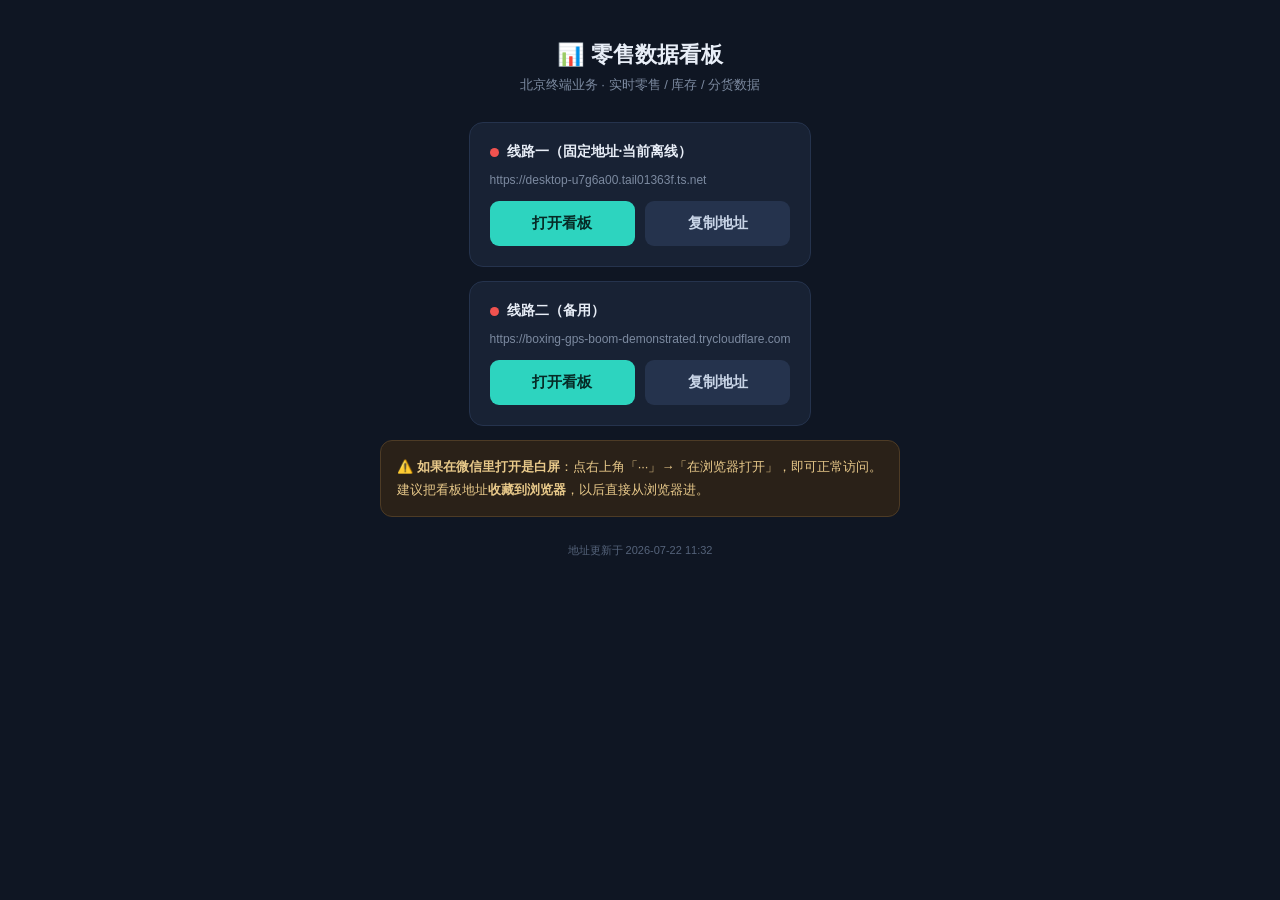
==== index.html @ 61fe658f "nav page" ====
<!DOCTYPE html>
<html lang="zh-CN">
<head>
<meta charset="UTF-8">
<meta name="viewport" content="width=device-width,initial-scale=1">
<title>零售数据看板 · 入口</title>
<style>
  *{margin:0;padding:0;box-sizing:border-box}
  body{font-family:-apple-system,"Microsoft YaHei",sans-serif;background:#0f1623;color:#e8eef7;
       min-height:100vh;display:flex;flex-direction:column;align-items:center;padding:40px 20px}
  .logo{font-size:22px;font-weight:700;margin-bottom:6px}
  .sub{font-size:13px;color:#7c8aa0;margin-bottom:28px}
  .card{width:100%;max-width:520px;background:#182234;border:1px solid #25334d;border-radius:14px;
        padding:20px;margin-bottom:14px}
  .st{display:flex;align-items:center;gap:8px;font-size:14px;margin-bottom:12px}
  .dot{width:9px;height:9px;border-radius:50%;background:#8a97ab;flex:none}
  .dot.on{background:#2dd4bf;box-shadow:0 0 8px #2dd4bf}
  .dot.off{background:#f0524f}
  .url{font-size:12px;color:#7c8aa0;word-break:break-all;margin-bottom:14px}
  .row{display:flex;gap:10px}
  a.btn,button.btn{flex:1;text-align:center;text-decoration:none;border:none;cursor:pointer;
        padding:13px 0;border-radius:9px;font-size:15px;font-weight:600}
  .open{background:#2dd4bf;color:#062a26}
  .copy{background:#25334d;color:#c8d4e6}
  .tip{width:100%;max-width:520px;background:#2a2118;border:1px solid #4d3b25;border-radius:12px;
       padding:14px 16px;font-size:13px;color:#e8c98a;line-height:1.8}
  .foot{margin-top:26px;font-size:11px;color:#55637a}
  #auto{display:none;width:100%;max-width:520px;text-align:center;font-size:13px;color:#2dd4bf;margin-bottom:16px}
</style>
</head>
<body>
  <div class="logo">📊 零售数据看板</div>
  <div class="sub">北京终端业务 · 实时零售 / 库存 / 分货数据</div>
  <div id="auto"></div>
  <div id="cards"></div>
  <div class="tip">
    ⚠️ <b>如果在微信里打开是白屏</b>：点右上角「···」→「在浏览器打开」，即可正常访问。<br>
    建议把看板地址<b>收藏到浏览器</b>，以后直接从浏览器进。
  </div>
  <div class="foot" id="upd"></div>

<script>
const $=s=>document.querySelector(s);
async function main(){
  let d;
  try{ d=await(await fetch('urls.json?t='+Date.now())).json(); }
  catch(e){ $('#cards').innerHTML='<div class="card">地址配置加载失败，请稍后再试</div>'; return; }
  $('#upd').textContent='地址更新于 '+d.updated;
  const cards=d.links.map((l,i)=>`
    <div class="card">
      <div class="st"><span class="dot" id="dot${i}"></span><b>${l.name}</b></div>
      <div class="url">${l.url}</div>
      <div class="row">
        <a class="btn open" href="${l.url}">打开看板</a>
        <button class="btn copy" data-u="${l.url}">复制地址</button>
      </div>
    </div>`).join('');
  $('#cards').innerHTML=cards;
  document.querySelectorAll('.copy').forEach(b=>b.onclick=async()=>{
    try{ await navigator.clipboard.writeText(b.dataset.u); b.textContent='已复制 ✓'; }
    catch(e){ prompt('长按复制：',b.dataset.u); }
    setTimeout(()=>b.textContent='复制地址',1500);
  });
  // 逐个探测可用性，第一个通的自动跳转
  let jumped=false;
  d.links.forEach(async(l,i)=>{
    try{
      const ctl=new AbortController();
      setTimeout(()=>ctl.abort(),8000);
      const r=await fetch(l.url+'/data.json?t='+Date.now(),{signal:ctl.signal,cache:'no-store'});
      if(r.ok){
        $('#dot'+i).classList.add('on');
        if(!jumped && l.primary){
          jumped=true;
          $('#auto').style.display='block';
          $('#auto').textContent='✓ 线路可用，3 秒后自动进入看板…';
          setTimeout(()=>location.href=l.url,3000);
        }
      }else $('#dot'+i).classList.add('off');
    }catch(e){ $('#dot'+i).classList.add('off'); }
  });
}
main();
</script>
</body>
</html>
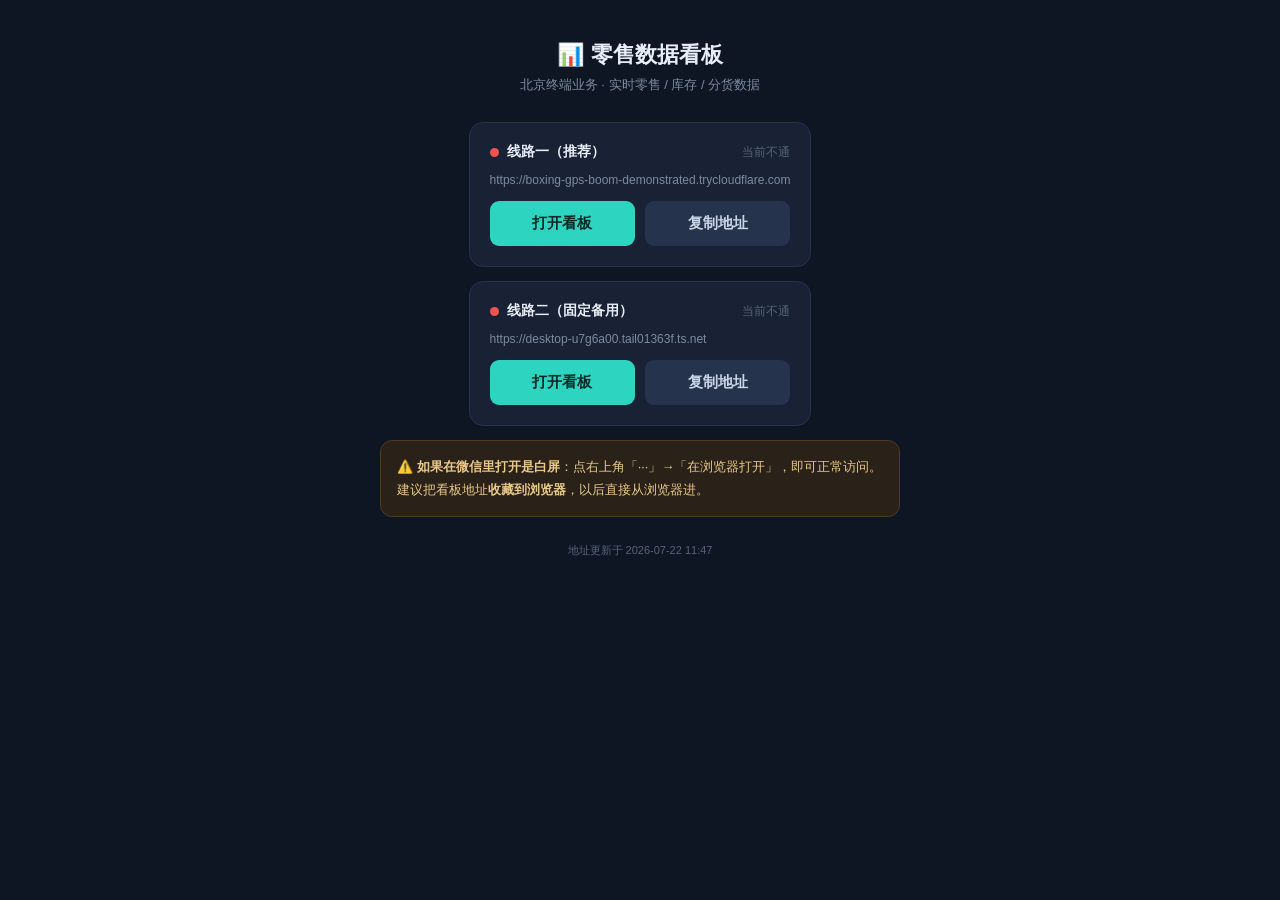
==== commit 8b12f942: "nav page" ====
--- a/index.html
+++ b/index.html
@@ -16,6 +16,7 @@
   .dot{width:9px;height:9px;border-radius:50%;background:#8a97ab;flex:none}
   .dot.on{background:#2dd4bf;box-shadow:0 0 8px #2dd4bf}
   .dot.off{background:#f0524f}
+  .stxt{margin-left:auto;font-size:12px;color:#55637a}
   .url{font-size:12px;color:#7c8aa0;word-break:break-all;margin-bottom:14px}
   .row{display:flex;gap:10px}
   a.btn,button.btn{flex:1;text-align:center;text-decoration:none;border:none;cursor:pointer;
@@ -48,7 +49,7 @@
   $('#upd').textContent='地址更新于 '+d.updated;
   const cards=d.links.map((l,i)=>`
     <div class="card">
-      <div class="st"><span class="dot" id="dot${i}"></span><b>${l.name}</b></div>
+      <div class="st"><span class="dot" id="dot${i}"></span><b>${l.name}</b><span class="stxt" id="stxt${i}">检测中…</span></div>
       <div class="url">${l.url}</div>
       <div class="row">
         <a class="btn open" href="${l.url}">打开看板</a>
@@ -61,23 +62,23 @@
     catch(e){ prompt('长按复制：',b.dataset.u); }
     setTimeout(()=>b.textContent='复制地址',1500);
   });
-  // 逐个探测可用性，第一个通的自动跳转
+  // 逐个探测可用性（no-cors：只看通不通，跨域也能探），第一个通的自动跳转
   let jumped=false;
   d.links.forEach(async(l,i)=>{
+    const t0=Date.now();
     try{
       const ctl=new AbortController();
       setTimeout(()=>ctl.abort(),8000);
-      const r=await fetch(l.url+'/data.json?t='+Date.now(),{signal:ctl.signal,cache:'no-store'});
-      if(r.ok){
-        $('#dot'+i).classList.add('on');
-        if(!jumped && l.primary){
-          jumped=true;
-          $('#auto').style.display='block';
-          $('#auto').textContent='✓ 线路可用，3 秒后自动进入看板…';
-          setTimeout(()=>location.href=l.url,3000);
-        }
-      }else $('#dot'+i).classList.add('off');
-    }catch(e){ $('#dot'+i).classList.add('off'); }
+      await fetch(l.url+'/?t='+Date.now(),{signal:ctl.signal,cache:'no-store',mode:'no-cors'});
+      $('#dot'+i).classList.add('on');
+      $('#stxt'+i).textContent='可用 ✓';
+      if(!jumped){
+        jumped=true;
+        $('#auto').style.display='block';
+        $('#auto').textContent='✓ 已找到可用线路，3 秒后自动进入看板…';
+        setTimeout(()=>location.href=l.url,3000);
+      }
+    }catch(e){ $('#dot'+i).classList.add('off'); $('#stxt'+i).textContent='当前不通'; }
   });
 }
 main();
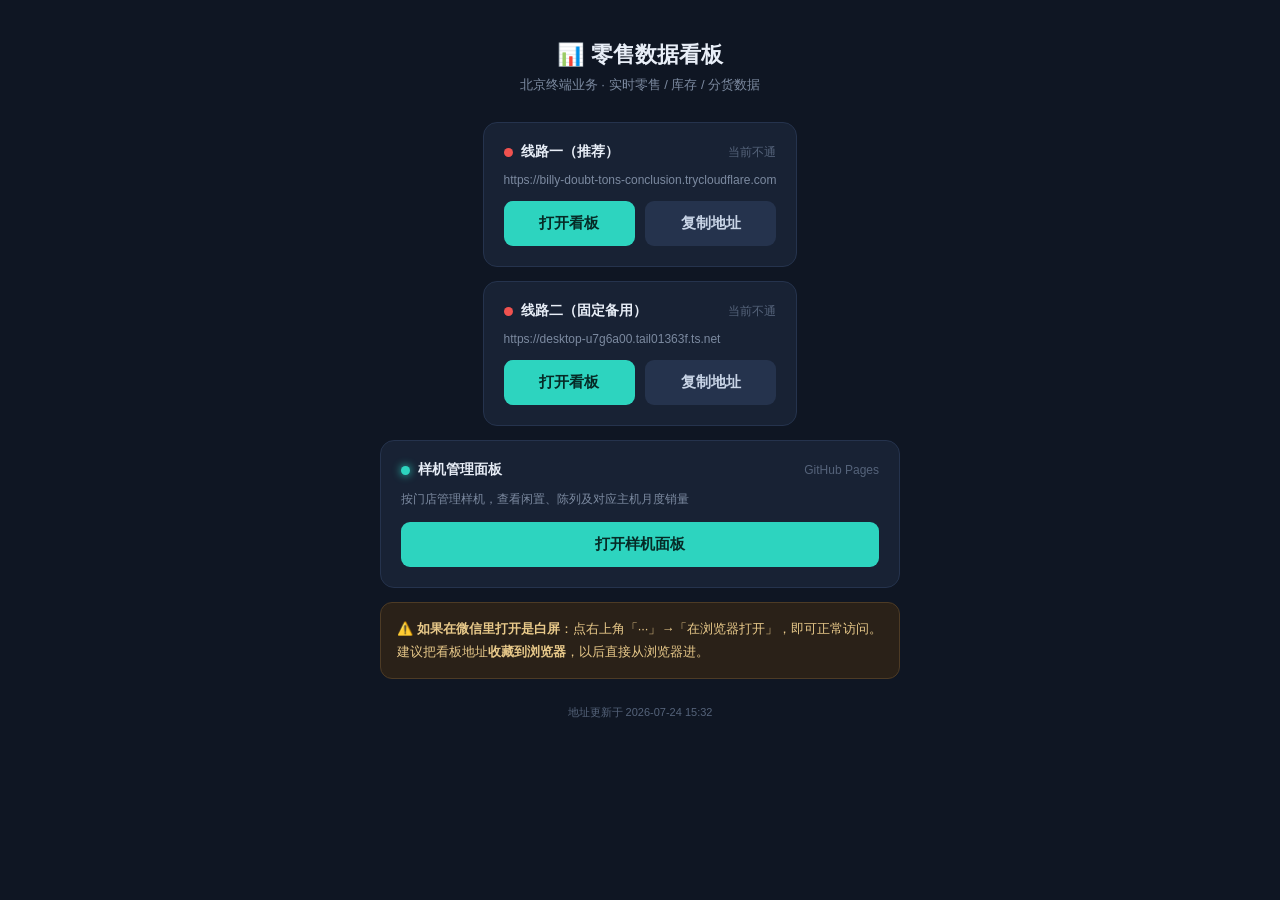
==== commit ee885b03: "Publish demo management dashboard" ====
--- a/index.html
+++ b/index.html
@@ -34,6 +34,11 @@
   <div class="sub">北京终端业务 · 实时零售 / 库存 / 分货数据</div>
   <div id="auto"></div>
   <div id="cards"></div>
+  <div class="card">
+    <div class="st"><span class="dot on"></span><b>样机管理面板</b><span class="stxt">GitHub Pages</span></div>
+    <div class="url">按门店管理样机，查看闲置、陈列及对应主机月度销量</div>
+    <div class="row"><a class="btn open" href="demo.html">打开样机面板</a></div>
+  </div>
   <div class="tip">
     ⚠️ <b>如果在微信里打开是白屏</b>：点右上角「···」→「在浏览器打开」，即可正常访问。<br>
     建议把看板地址<b>收藏到浏览器</b>，以后直接从浏览器进。
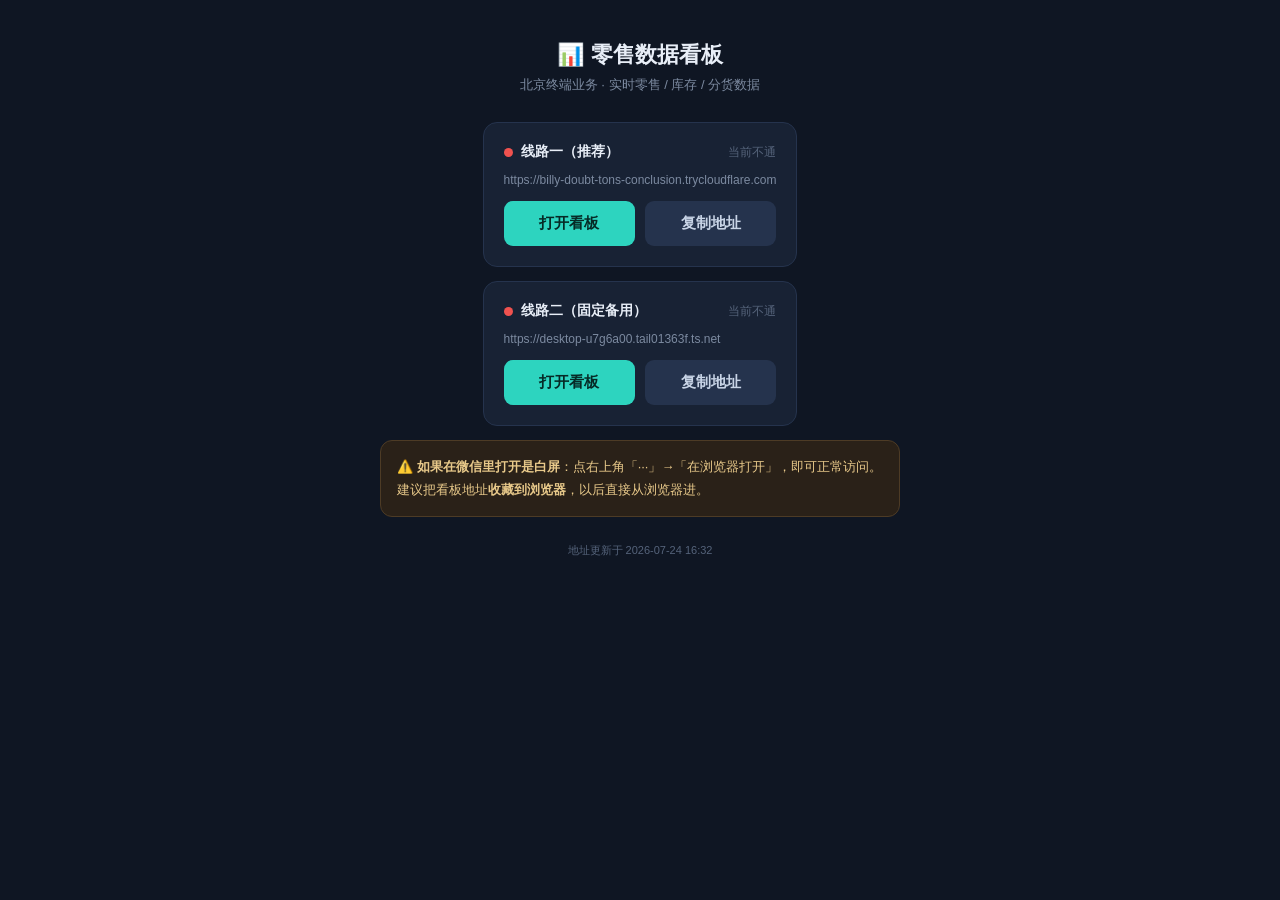
==== commit c1c11221: "nav page" ====
--- a/index.html
+++ b/index.html
@@ -34,11 +34,6 @@
   <div class="sub">北京终端业务 · 实时零售 / 库存 / 分货数据</div>
   <div id="auto"></div>
   <div id="cards"></div>
-  <div class="card">
-    <div class="st"><span class="dot on"></span><b>样机管理面板</b><span class="stxt">GitHub Pages</span></div>
-    <div class="url">按门店管理样机，查看闲置、陈列及对应主机月度销量</div>
-    <div class="row"><a class="btn open" href="demo.html">打开样机面板</a></div>
-  </div>
   <div class="tip">
     ⚠️ <b>如果在微信里打开是白屏</b>：点右上角「···」→「在浏览器打开」，即可正常访问。<br>
     建议把看板地址<b>收藏到浏览器</b>，以后直接从浏览器进。
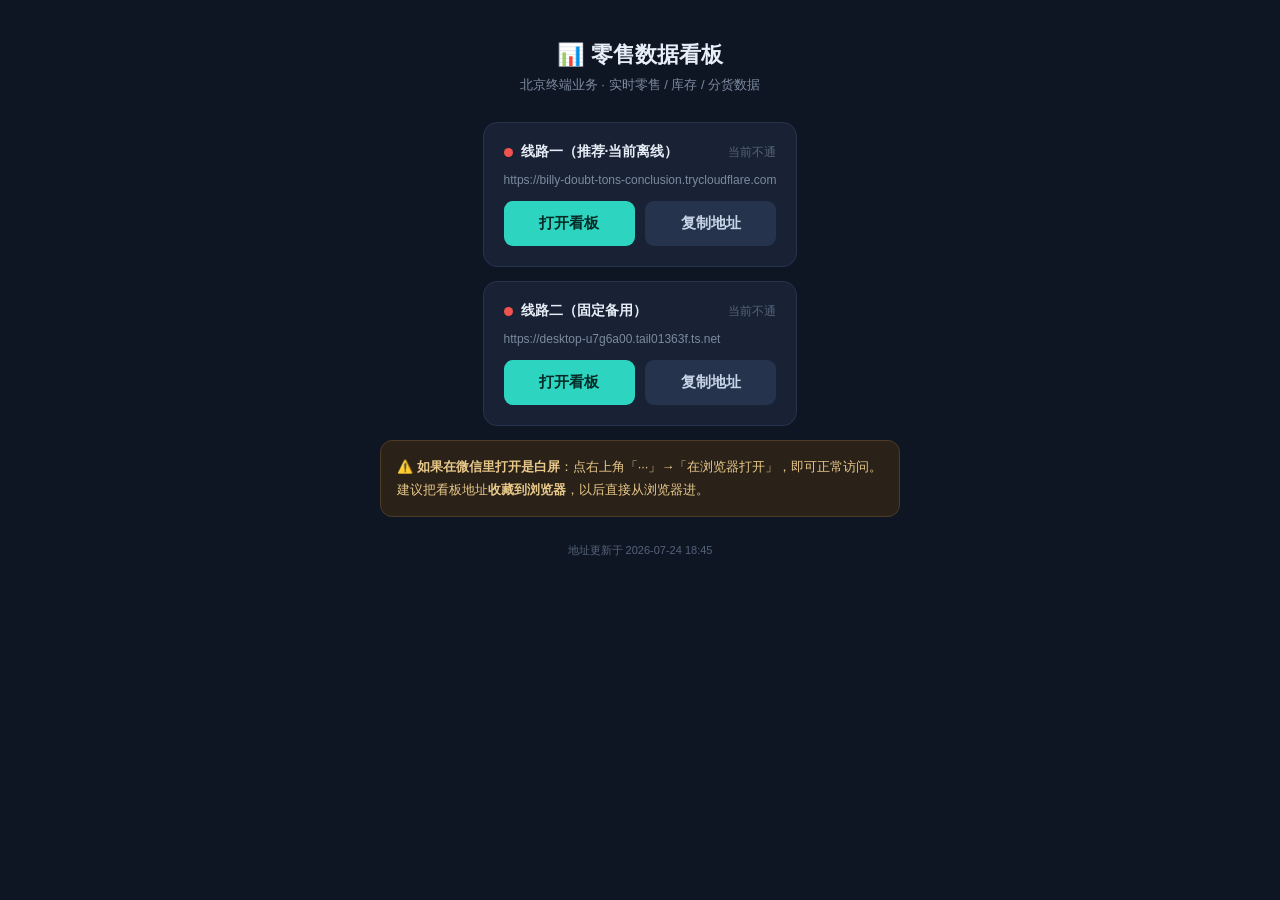
==== commit 73ea5e5e: "Harden multi-route entry health checks" ====
--- a/index.html
+++ b/index.html
@@ -62,22 +62,16 @@
     catch(e){ prompt('长按复制：',b.dataset.u); }
     setTimeout(()=>b.textContent='复制地址',1500);
   });
-  // 逐个探测可用性（no-cors：只看通不通，跨域也能探），第一个通的自动跳转
-  let jumped=false;
+  // 用服务端健康接口探测，避免 no-cors 把 404/错误页误判为可用。
   d.links.forEach(async(l,i)=>{
-    const t0=Date.now();
     try{
       const ctl=new AbortController();
-      setTimeout(()=>ctl.abort(),8000);
-      await fetch(l.url+'/?t='+Date.now(),{signal:ctl.signal,cache:'no-store',mode:'no-cors'});
+      setTimeout(()=>ctl.abort(),6000);
+      const r=await fetch(l.url+'/api/status?probe='+Date.now(),{signal:ctl.signal,cache:'no-store',mode:'cors'});
+      if(!r.ok) throw new Error('HTTP '+r.status);
+      await r.json();
       $('#dot'+i).classList.add('on');
       $('#stxt'+i).textContent='可用 ✓';
-      if(!jumped){
-        jumped=true;
-        $('#auto').style.display='block';
-        $('#auto').textContent='✓ 已找到可用线路，3 秒后自动进入看板…';
-        setTimeout(()=>location.href=l.url,3000);
-      }
     }catch(e){ $('#dot'+i).classList.add('off'); $('#stxt'+i).textContent='当前不通'; }
   });
 }
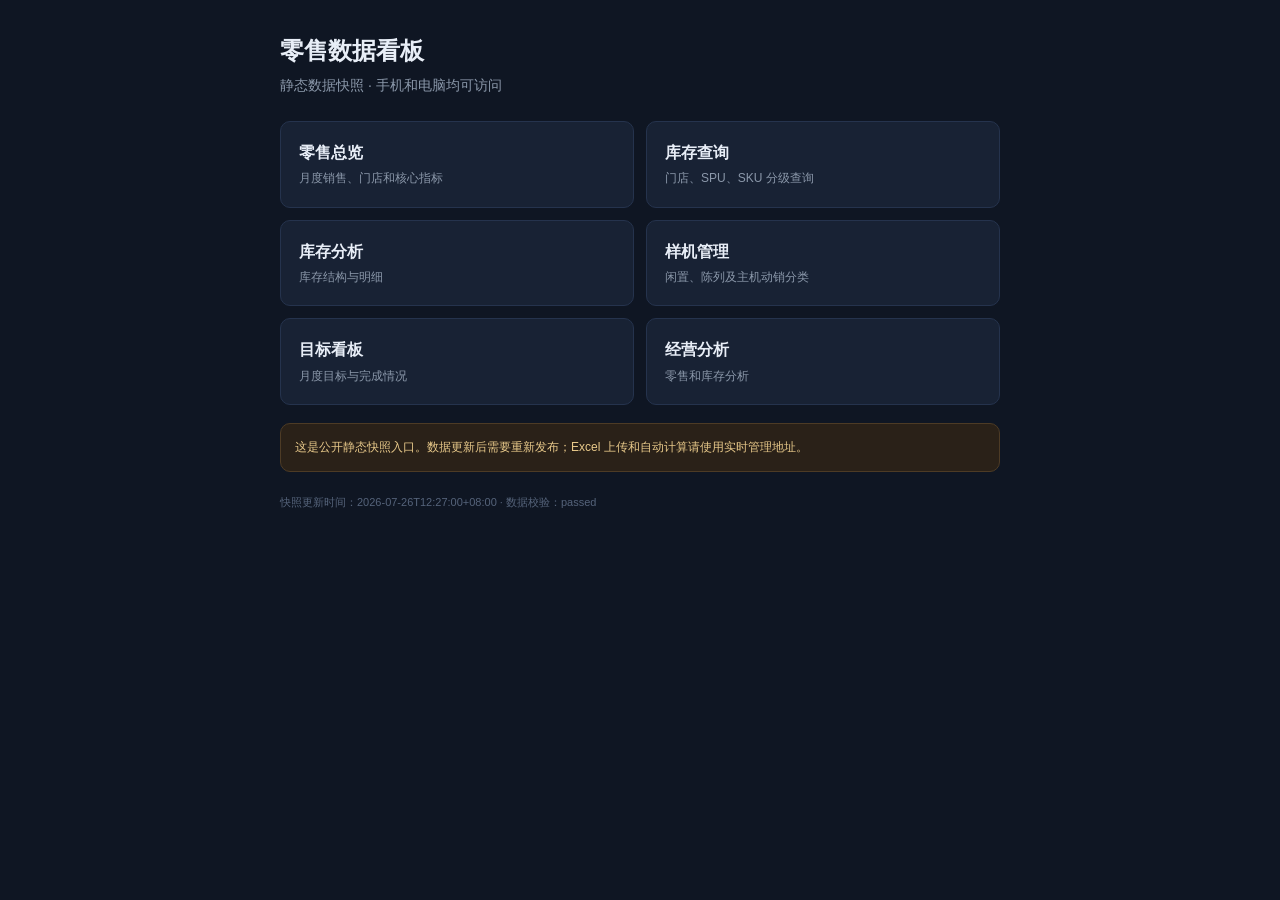
==== commit 12aeffb5: "Publish stable static dashboard snapshot" ====
--- a/index.html
+++ b/index.html
@@ -1,81 +1,27 @@
-<!DOCTYPE html>
+<!doctype html>
 <html lang="zh-CN">
 <head>
-<meta charset="UTF-8">
-<meta name="viewport" content="width=device-width,initial-scale=1">
-<title>零售数据看板 · 入口</title>
+<meta charset="utf-8"><meta name="viewport" content="width=device-width,initial-scale=1">
+<meta name="theme-color" content="#0f1623"><link rel="manifest" href="manifest.json">
+<title>零售数据看板</title>
 <style>
-  *{margin:0;padding:0;box-sizing:border-box}
-  body{font-family:-apple-system,"Microsoft YaHei",sans-serif;background:#0f1623;color:#e8eef7;
-       min-height:100vh;display:flex;flex-direction:column;align-items:center;padding:40px 20px}
-  .logo{font-size:22px;font-weight:700;margin-bottom:6px}
-  .sub{font-size:13px;color:#7c8aa0;margin-bottom:28px}
-  .card{width:100%;max-width:520px;background:#182234;border:1px solid #25334d;border-radius:14px;
-        padding:20px;margin-bottom:14px}
-  .st{display:flex;align-items:center;gap:8px;font-size:14px;margin-bottom:12px}
-  .dot{width:9px;height:9px;border-radius:50%;background:#8a97ab;flex:none}
-  .dot.on{background:#2dd4bf;box-shadow:0 0 8px #2dd4bf}
-  .dot.off{background:#f0524f}
-  .stxt{margin-left:auto;font-size:12px;color:#55637a}
-  .url{font-size:12px;color:#7c8aa0;word-break:break-all;margin-bottom:14px}
-  .row{display:flex;gap:10px}
-  a.btn,button.btn{flex:1;text-align:center;text-decoration:none;border:none;cursor:pointer;
-        padding:13px 0;border-radius:9px;font-size:15px;font-weight:600}
-  .open{background:#2dd4bf;color:#062a26}
-  .copy{background:#25334d;color:#c8d4e6}
-  .tip{width:100%;max-width:520px;background:#2a2118;border:1px solid #4d3b25;border-radius:12px;
-       padding:14px 16px;font-size:13px;color:#e8c98a;line-height:1.8}
-  .foot{margin-top:26px;font-size:11px;color:#55637a}
-  #auto{display:none;width:100%;max-width:520px;text-align:center;font-size:13px;color:#2dd4bf;margin-bottom:16px}
+*{box-sizing:border-box}body{margin:0;padding:32px 16px;background:#0f1623;color:#e8eef7;font:14px/1.6 -apple-system,"Microsoft YaHei",sans-serif}.wrap{max-width:720px;margin:auto}.logo{font-size:24px;font-weight:700}.sub{color:#8b98aa;margin:4px 0 24px}.grid{display:grid;grid-template-columns:repeat(2,1fr);gap:12px}.card{display:block;padding:18px;background:#182234;border:1px solid #25334d;border-radius:10px;color:#e8eef7;text-decoration:none}.card:hover{border-color:#2dd4bf}.card b{display:block;font-size:16px}.card span{display:block;color:#8b98aa;font-size:12px;margin-top:4px}.note{margin-top:18px;padding:14px;background:#2a2118;border:1px solid #4d3b25;border-radius:10px;color:#e8c98a;font-size:12px}.foot{margin-top:22px;color:#55637a;font-size:11px}@media(max-width:520px){.grid{grid-template-columns:1fr}}
 </style>
 </head>
-<body>
-  <div class="logo">📊 零售数据看板</div>
-  <div class="sub">北京终端业务 · 实时零售 / 库存 / 分货数据</div>
-  <div id="auto"></div>
-  <div id="cards"></div>
-  <div class="tip">
-    ⚠️ <b>如果在微信里打开是白屏</b>：点右上角「···」→「在浏览器打开」，即可正常访问。<br>
-    建议把看板地址<b>收藏到浏览器</b>，以后直接从浏览器进。
-  </div>
-  <div class="foot" id="upd"></div>
-
-<script>
-const $=s=>document.querySelector(s);
-async function main(){
-  let d;
-  try{ d=await(await fetch('urls.json?t='+Date.now())).json(); }
-  catch(e){ $('#cards').innerHTML='<div class="card">地址配置加载失败，请稍后再试</div>'; return; }
-  $('#upd').textContent='地址更新于 '+d.updated;
-  const cards=d.links.map((l,i)=>`
-    <div class="card">
-      <div class="st"><span class="dot" id="dot${i}"></span><b>${l.name}</b><span class="stxt" id="stxt${i}">检测中…</span></div>
-      <div class="url">${l.url}</div>
-      <div class="row">
-        <a class="btn open" href="${l.url}">打开看板</a>
-        <button class="btn copy" data-u="${l.url}">复制地址</button>
-      </div>
-    </div>`).join('');
-  $('#cards').innerHTML=cards;
-  document.querySelectorAll('.copy').forEach(b=>b.onclick=async()=>{
-    try{ await navigator.clipboard.writeText(b.dataset.u); b.textContent='已复制 ✓'; }
-    catch(e){ prompt('长按复制：',b.dataset.u); }
-    setTimeout(()=>b.textContent='复制地址',1500);
-  });
-  // 用服务端健康接口探测，避免 no-cors 把 404/错误页误判为可用。
-  d.links.forEach(async(l,i)=>{
-    try{
-      const ctl=new AbortController();
-      setTimeout(()=>ctl.abort(),6000);
-      const r=await fetch(l.url+'/api/status?probe='+Date.now(),{signal:ctl.signal,cache:'no-store',mode:'cors'});
-      if(!r.ok) throw new Error('HTTP '+r.status);
-      await r.json();
-      $('#dot'+i).classList.add('on');
-      $('#stxt'+i).textContent='可用 ✓';
-    }catch(e){ $('#dot'+i).classList.add('off'); $('#stxt'+i).textContent='当前不通'; }
-  });
-}
-main();
-</script>
-</body>
-</html>
+<body><main class="wrap">
+<div class="logo">零售数据看板</div>
+<div class="sub">静态数据快照 · 手机和电脑均可访问</div>
+<div class="grid">
+<a class="card" href="retail.html"><b>零售总览</b><span>月度销售、门店和核心指标</span></a>
+<a class="card" href="inventory.html"><b>库存查询</b><span>门店、SPU、SKU 分级查询</span></a>
+<a class="card" href="stock.html"><b>库存分析</b><span>库存结构与明细</span></a>
+<a class="card" href="demo.html"><b>样机管理</b><span>闲置、陈列及主机动销分类</span></a>
+<a class="card" href="target.html"><b>目标看板</b><span>月度目标与完成情况</span></a>
+<a class="card" href="insights.html"><b>经营分析</b><span>零售和库存分析</span></a>
+</div>
+<div class="note">这是公开静态快照入口。数据更新后需要重新发布；Excel 上传和自动计算请使用实时管理地址。</div>
+<div class="foot" id="foot">加载发布信息中…</div>
+</main><script>
+fetch('release.json',{cache:'no-store'}).then(r=>r.ok?r.json():null).then(v=>{if(v)document.querySelector('#foot').textContent='快照更新时间：'+v.updated+' · 数据校验：'+v.checksumStatus}).catch(()=>{document.querySelector('#foot').textContent='静态快照入口'})
+if('serviceWorker' in navigator)navigator.serviceWorker.register('sw.js').catch(()=>{});
+</script></body></html>
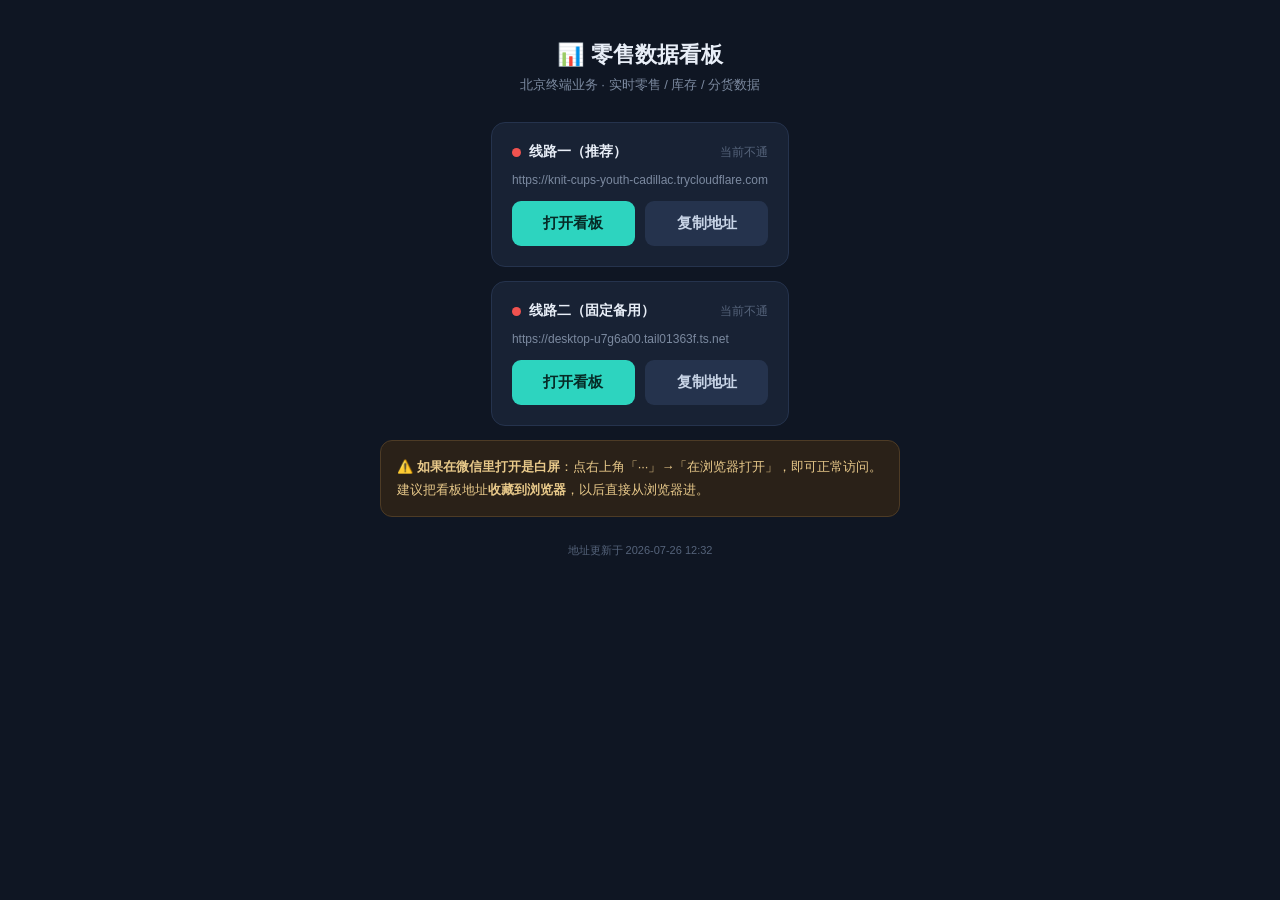
==== commit 171b824a: "nav page" ====
--- a/index.html
+++ b/index.html
@@ -1,27 +1,81 @@
-<!doctype html>
+<!DOCTYPE html>
 <html lang="zh-CN">
 <head>
-<meta charset="utf-8"><meta name="viewport" content="width=device-width,initial-scale=1">
-<meta name="theme-color" content="#0f1623"><link rel="manifest" href="manifest.json">
-<title>零售数据看板</title>
+<meta charset="UTF-8">
+<meta name="viewport" content="width=device-width,initial-scale=1">
+<title>零售数据看板 · 入口</title>
 <style>
-*{box-sizing:border-box}body{margin:0;padding:32px 16px;background:#0f1623;color:#e8eef7;font:14px/1.6 -apple-system,"Microsoft YaHei",sans-serif}.wrap{max-width:720px;margin:auto}.logo{font-size:24px;font-weight:700}.sub{color:#8b98aa;margin:4px 0 24px}.grid{display:grid;grid-template-columns:repeat(2,1fr);gap:12px}.card{display:block;padding:18px;background:#182234;border:1px solid #25334d;border-radius:10px;color:#e8eef7;text-decoration:none}.card:hover{border-color:#2dd4bf}.card b{display:block;font-size:16px}.card span{display:block;color:#8b98aa;font-size:12px;margin-top:4px}.note{margin-top:18px;padding:14px;background:#2a2118;border:1px solid #4d3b25;border-radius:10px;color:#e8c98a;font-size:12px}.foot{margin-top:22px;color:#55637a;font-size:11px}@media(max-width:520px){.grid{grid-template-columns:1fr}}
+  *{margin:0;padding:0;box-sizing:border-box}
+  body{font-family:-apple-system,"Microsoft YaHei",sans-serif;background:#0f1623;color:#e8eef7;
+       min-height:100vh;display:flex;flex-direction:column;align-items:center;padding:40px 20px}
+  .logo{font-size:22px;font-weight:700;margin-bottom:6px}
+  .sub{font-size:13px;color:#7c8aa0;margin-bottom:28px}
+  .card{width:100%;max-width:520px;background:#182234;border:1px solid #25334d;border-radius:14px;
+        padding:20px;margin-bottom:14px}
+  .st{display:flex;align-items:center;gap:8px;font-size:14px;margin-bottom:12px}
+  .dot{width:9px;height:9px;border-radius:50%;background:#8a97ab;flex:none}
+  .dot.on{background:#2dd4bf;box-shadow:0 0 8px #2dd4bf}
+  .dot.off{background:#f0524f}
+  .stxt{margin-left:auto;font-size:12px;color:#55637a}
+  .url{font-size:12px;color:#7c8aa0;word-break:break-all;margin-bottom:14px}
+  .row{display:flex;gap:10px}
+  a.btn,button.btn{flex:1;text-align:center;text-decoration:none;border:none;cursor:pointer;
+        padding:13px 0;border-radius:9px;font-size:15px;font-weight:600}
+  .open{background:#2dd4bf;color:#062a26}
+  .copy{background:#25334d;color:#c8d4e6}
+  .tip{width:100%;max-width:520px;background:#2a2118;border:1px solid #4d3b25;border-radius:12px;
+       padding:14px 16px;font-size:13px;color:#e8c98a;line-height:1.8}
+  .foot{margin-top:26px;font-size:11px;color:#55637a}
+  #auto{display:none;width:100%;max-width:520px;text-align:center;font-size:13px;color:#2dd4bf;margin-bottom:16px}
 </style>
 </head>
-<body><main class="wrap">
-<div class="logo">零售数据看板</div>
-<div class="sub">静态数据快照 · 手机和电脑均可访问</div>
-<div class="grid">
-<a class="card" href="retail.html"><b>零售总览</b><span>月度销售、门店和核心指标</span></a>
-<a class="card" href="inventory.html"><b>库存查询</b><span>门店、SPU、SKU 分级查询</span></a>
-<a class="card" href="stock.html"><b>库存分析</b><span>库存结构与明细</span></a>
-<a class="card" href="demo.html"><b>样机管理</b><span>闲置、陈列及主机动销分类</span></a>
-<a class="card" href="target.html"><b>目标看板</b><span>月度目标与完成情况</span></a>
-<a class="card" href="insights.html"><b>经营分析</b><span>零售和库存分析</span></a>
-</div>
-<div class="note">这是公开静态快照入口。数据更新后需要重新发布；Excel 上传和自动计算请使用实时管理地址。</div>
-<div class="foot" id="foot">加载发布信息中…</div>
-</main><script>
-fetch('release.json',{cache:'no-store'}).then(r=>r.ok?r.json():null).then(v=>{if(v)document.querySelector('#foot').textContent='快照更新时间：'+v.updated+' · 数据校验：'+v.checksumStatus}).catch(()=>{document.querySelector('#foot').textContent='静态快照入口'})
-if('serviceWorker' in navigator)navigator.serviceWorker.register('sw.js').catch(()=>{});
-</script></body></html>
+<body>
+  <div class="logo">📊 零售数据看板</div>
+  <div class="sub">北京终端业务 · 实时零售 / 库存 / 分货数据</div>
+  <div id="auto"></div>
+  <div id="cards"></div>
+  <div class="tip">
+    ⚠️ <b>如果在微信里打开是白屏</b>：点右上角「···」→「在浏览器打开」，即可正常访问。<br>
+    建议把看板地址<b>收藏到浏览器</b>，以后直接从浏览器进。
+  </div>
+  <div class="foot" id="upd"></div>
+
+<script>
+const $=s=>document.querySelector(s);
+async function main(){
+  let d;
+  try{ d=await(await fetch('urls.json?t='+Date.now())).json(); }
+  catch(e){ $('#cards').innerHTML='<div class="card">地址配置加载失败，请稍后再试</div>'; return; }
+  $('#upd').textContent='地址更新于 '+d.updated;
+  const cards=d.links.map((l,i)=>`
+    <div class="card">
+      <div class="st"><span class="dot" id="dot${i}"></span><b>${l.name}</b><span class="stxt" id="stxt${i}">检测中…</span></div>
+      <div class="url">${l.url}</div>
+      <div class="row">
+        <a class="btn open" href="${l.url}">打开看板</a>
+        <button class="btn copy" data-u="${l.url}">复制地址</button>
+      </div>
+    </div>`).join('');
+  $('#cards').innerHTML=cards;
+  document.querySelectorAll('.copy').forEach(b=>b.onclick=async()=>{
+    try{ await navigator.clipboard.writeText(b.dataset.u); b.textContent='已复制 ✓'; }
+    catch(e){ prompt('长按复制：',b.dataset.u); }
+    setTimeout(()=>b.textContent='复制地址',1500);
+  });
+  // 用服务端健康接口探测，避免 no-cors 把 404/错误页误判为可用。
+  d.links.forEach(async(l,i)=>{
+    try{
+      const ctl=new AbortController();
+      setTimeout(()=>ctl.abort(),6000);
+      const r=await fetch(l.url+'/api/status?probe='+Date.now(),{signal:ctl.signal,cache:'no-store',mode:'cors'});
+      if(!r.ok) throw new Error('HTTP '+r.status);
+      await r.json();
+      $('#dot'+i).classList.add('on');
+      $('#stxt'+i).textContent='可用 ✓';
+    }catch(e){ $('#dot'+i).classList.add('off'); $('#stxt'+i).textContent='当前不通'; }
+  });
+}
+main();
+</script>
+</body>
+</html>
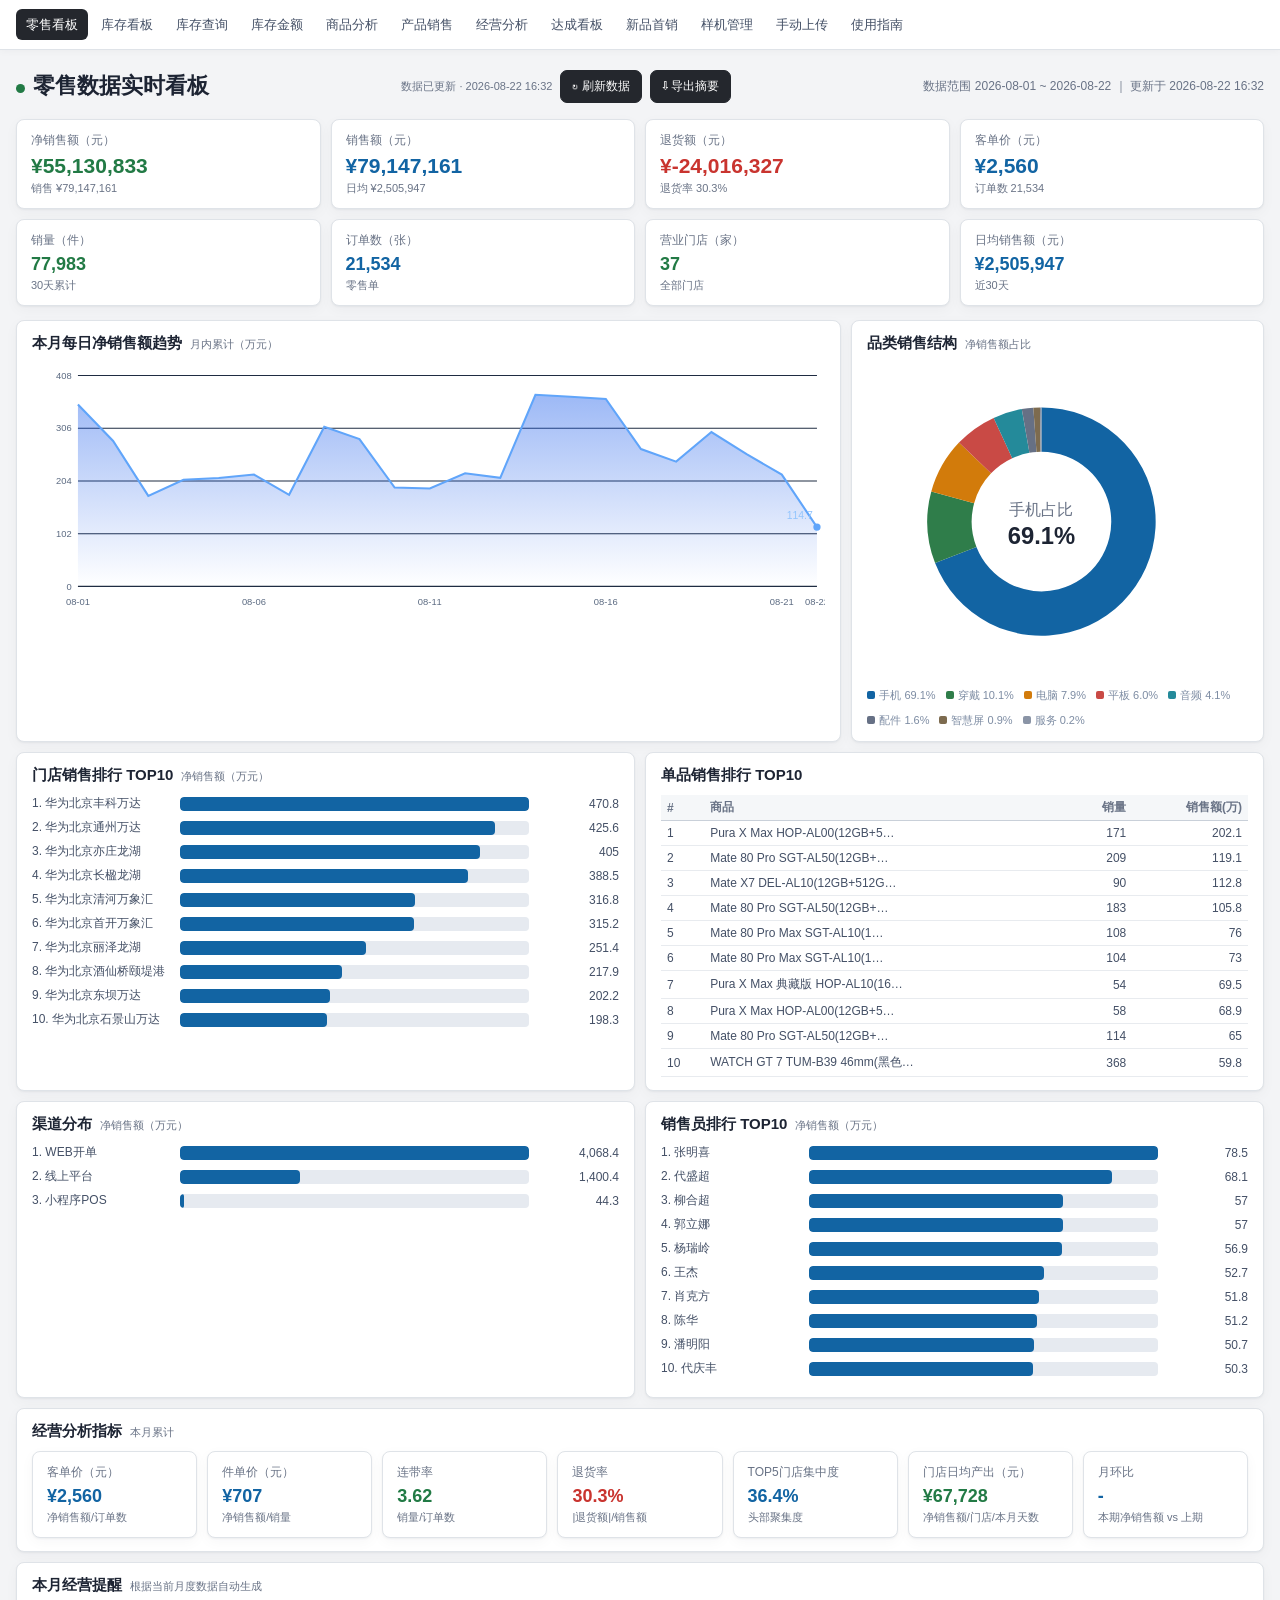
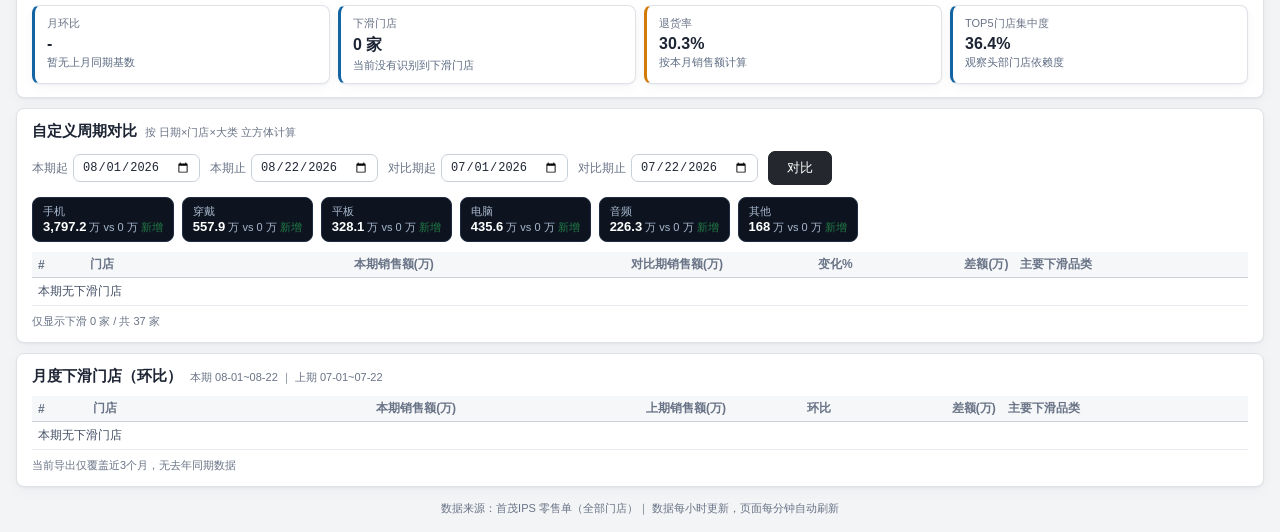
==== commit d5b1b287: "Publish current dashboard as stable read-only site" ====
--- a/index.html
+++ b/index.html
@@ -1,81 +1,470 @@
-<!DOCTYPE html>
-<html lang="zh-CN">
-<head>
-<meta charset="UTF-8">
-<meta name="viewport" content="width=device-width,initial-scale=1">
-<title>零售数据看板 · 入口</title>
-<style>
-  *{margin:0;padding:0;box-sizing:border-box}
-  body{font-family:-apple-system,"Microsoft YaHei",sans-serif;background:#0f1623;color:#e8eef7;
-       min-height:100vh;display:flex;flex-direction:column;align-items:center;padding:40px 20px}
-  .logo{font-size:22px;font-weight:700;margin-bottom:6px}
-  .sub{font-size:13px;color:#7c8aa0;margin-bottom:28px}
-  .card{width:100%;max-width:520px;background:#182234;border:1px solid #25334d;border-radius:14px;
-        padding:20px;margin-bottom:14px}
-  .st{display:flex;align-items:center;gap:8px;font-size:14px;margin-bottom:12px}
-  .dot{width:9px;height:9px;border-radius:50%;background:#8a97ab;flex:none}
-  .dot.on{background:#2dd4bf;box-shadow:0 0 8px #2dd4bf}
-  .dot.off{background:#f0524f}
-  .stxt{margin-left:auto;font-size:12px;color:#55637a}
-  .url{font-size:12px;color:#7c8aa0;word-break:break-all;margin-bottom:14px}
-  .row{display:flex;gap:10px}
-  a.btn,button.btn{flex:1;text-align:center;text-decoration:none;border:none;cursor:pointer;
-        padding:13px 0;border-radius:9px;font-size:15px;font-weight:600}
-  .open{background:#2dd4bf;color:#062a26}
-  .copy{background:#25334d;color:#c8d4e6}
-  .tip{width:100%;max-width:520px;background:#2a2118;border:1px solid #4d3b25;border-radius:12px;
-       padding:14px 16px;font-size:13px;color:#e8c98a;line-height:1.8}
-  .foot{margin-top:26px;font-size:11px;color:#55637a}
-  #auto{display:none;width:100%;max-width:520px;text-align:center;font-size:13px;color:#2dd4bf;margin-bottom:16px}
-</style>
-</head>
-<body>
-  <div class="logo">📊 零售数据看板</div>
-  <div class="sub">北京终端业务 · 实时零售 / 库存 / 分货数据</div>
-  <div id="auto"></div>
-  <div id="cards"></div>
-  <div class="tip">
-    ⚠️ <b>如果在微信里打开是白屏</b>：点右上角「···」→「在浏览器打开」，即可正常访问。<br>
-    建议把看板地址<b>收藏到浏览器</b>，以后直接从浏览器进。
-  </div>
-  <div class="foot" id="upd"></div>
-
-<script>
-const $=s=>document.querySelector(s);
-async function main(){
-  let d;
-  try{ d=await(await fetch('urls.json?t='+Date.now())).json(); }
-  catch(e){ $('#cards').innerHTML='<div class="card">地址配置加载失败，请稍后再试</div>'; return; }
-  $('#upd').textContent='地址更新于 '+d.updated;
-  const cards=d.links.map((l,i)=>`
-    <div class="card">
-      <div class="st"><span class="dot" id="dot${i}"></span><b>${l.name}</b><span class="stxt" id="stxt${i}">检测中…</span></div>
-      <div class="url">${l.url}</div>
-      <div class="row">
-        <a class="btn open" href="${l.url}">打开看板</a>
-        <button class="btn copy" data-u="${l.url}">复制地址</button>
-      </div>
-    </div>`).join('');
-  $('#cards').innerHTML=cards;
-  document.querySelectorAll('.copy').forEach(b=>b.onclick=async()=>{
-    try{ await navigator.clipboard.writeText(b.dataset.u); b.textContent='已复制 ✓'; }
-    catch(e){ prompt('长按复制：',b.dataset.u); }
-    setTimeout(()=>b.textContent='复制地址',1500);
-  });
-  // 用服务端健康接口探测，避免 no-cors 把 404/错误页误判为可用。
-  d.links.forEach(async(l,i)=>{
-    try{
-      const ctl=new AbortController();
-      setTimeout(()=>ctl.abort(),6000);
-      const r=await fetch(l.url+'/api/status?probe='+Date.now(),{signal:ctl.signal,cache:'no-store',mode:'cors'});
-      if(!r.ok) throw new Error('HTTP '+r.status);
-      await r.json();
-      $('#dot'+i).classList.add('on');
-      $('#stxt'+i).textContent='可用 ✓';
-    }catch(e){ $('#dot'+i).classList.add('off'); $('#stxt'+i).textContent='当前不通'; }
-  });
-}
-main();
-</script>
-</body>
-</html>
+<!DOCTYPE html>
+<html lang="zh-CN">
+<head>
+<meta charset="UTF-8">
+<meta name="viewport" content="width=device-width, initial-scale=1.0, maximum-scale=1.0">
+<title>零售数据实时看板</title>
+<style>
+  * { margin:0; padding:0; box-sizing:border-box; }
+  body { background:#0d1420; color:#dbe4f0; font-family:"Microsoft YaHei","PingFang SC",-apple-system,sans-serif; padding:16px; min-height:100vh; }
+  .nav { display:flex; gap:16px; font-size:13px; margin-bottom:12px; }
+  .nav a { color:#7d8ca3; text-decoration:none; padding:4px 10px; border-radius:6px; border:1px solid #1f2c42; }
+  .nav a.cur { color:#fff; background:#16202f; border-color:#2563eb; }
+  .nav a:hover { color:#dbe4f0; }
+  .auto-sw { margin-left:auto; display:flex; align-items:center; gap:6px; font-size:12px; color:#7d8ca3; flex-wrap:wrap; }
+  .switch { position:relative; width:34px; height:18px; display:inline-block; flex-shrink:0; }
+  .switch input { display:none; }
+  .switch i { position:absolute; inset:0; background:#1f2c42; border-radius:18px; transition:.2s; cursor:pointer; }
+  .switch i::after { content:""; position:absolute; width:14px; height:14px; left:2px; top:2px; background:#7d8ca3; border-radius:50%; transition:.2s; }
+  .switch input:checked + i { background:#059669; }
+  .switch input:checked + i::after { transform:translateX(16px); background:#fff; }
+  .sw-hint { font-size:11px; color:#f59e0b; display:none; }
+  .sw-hint.show { display:inline; }
+  .header { display:flex; align-items:center; justify-content:space-between; flex-wrap:wrap; gap:8px; margin-bottom:14px; }
+  .header-tools { display:flex; align-items:center; gap:8px; flex-wrap:wrap; justify-content:flex-end; }
+  .header-tools .btn { background:#172338; color:#cfe0f5; border:1px solid #2a3b55; border-radius:8px; padding:7px 11px; font-size:12px; cursor:pointer; }
+  .header-tools .btn:hover { border-color:#60a5fa; color:#fff; }
+  .header-tools .btn:disabled { opacity:.55; cursor:wait; }
+  .data-status { font-size:11px; color:#7d8ca3; min-width:150px; text-align:right; }
+  .data-status.ok { color:#34d399; } .data-status.error { color:#f87171; }
+  .alerts { display:grid; grid-template-columns:repeat(4,1fr); gap:8px; }
+  .alert { background:#0d1420; border:1px solid #1f2c42; border-left:3px solid #60a5fa; border-radius:8px; padding:10px 12px; min-height:72px; }
+  .alert.warn { border-left-color:#f59e0b; } .alert.bad { border-left-color:#f87171; }
+  .alert .alert-title { color:#7d8ca3; font-size:11px; margin-bottom:4px; }
+  .alert .alert-value { color:#fff; font-size:16px; font-weight:700; }
+  .alert .alert-note { color:#5c6b82; font-size:11px; margin-top:2px; }
+  .header h1 { font-size:19px; font-weight:600; color:#fff; letter-spacing:1px; }
+  .dot { display:inline-block; width:9px; height:9px; border-radius:50%; background:#34d399; margin-right:8px; box-shadow:0 0 8px #34d399; animation:pulse 2s infinite; }
+  @keyframes pulse { 0%,100%{opacity:1;} 50%{opacity:.4;} }
+  .meta { font-size:12px; color:#7d8ca3; }
+  .kpis { display:grid; grid-template-columns:repeat(4,1fr); gap:10px; margin-bottom:14px; }
+  .kpi { background:linear-gradient(145deg,#16202f,#121a28); border:1px solid #1f2c42; border-radius:12px; padding:12px 14px; }
+  .kpi .label { font-size:12px; color:#7d8ca3; margin-bottom:5px; }
+  .kpi .value { font-size:21px; font-weight:700; color:#fff; font-variant-numeric:tabular-nums; }
+  .kpi .value.small { font-size:18px; }
+  .kpi .sub { font-size:11px; margin-top:3px; color:#5c6b82; }
+  .up { color:#34d399; } .down { color:#f87171; } .accent { color:#60a5fa; }
+  .grid { display:grid; grid-template-columns:2fr 1fr; gap:10px; }
+  .row2 { display:grid; grid-template-columns:1fr 1fr; gap:10px; margin-top:10px; }
+  .card { background:#121a28; border:1px solid #1f2c42; border-radius:12px; padding:13px 15px; }
+  .card h2 { font-size:14px; font-weight:600; color:#a8b8cc; margin-bottom:10px; }
+  .card h2 .tag { font-size:11px; color:#5c6b82; font-weight:400; margin-left:8px; }
+  table { width:100%; border-collapse:collapse; font-size:12px; }
+  th { text-align:left; color:#5c6b82; font-weight:400; padding:4px 6px; border-bottom:1px solid #1f2c42; }
+  td { padding:5px 6px; border-bottom:1px solid #182234; color:#c4d0e0; }
+  td.num, th.num { text-align:right; font-variant-numeric:tabular-nums; }
+  .bar-row { display:flex; align-items:center; gap:8px; margin:7px 0; font-size:12px; }
+  .bar-row .name { width:140px; flex-shrink:0; color:#a8b8cc; white-space:nowrap; overflow:hidden; text-overflow:ellipsis; }
+  .bar-row .track { flex:1; height:14px; background:#0d1420; border-radius:4px; overflow:hidden; }
+  .bar-row .fill { height:100%; border-radius:4px; background:linear-gradient(90deg,#2563eb,#60a5fa); }
+  .bar-row .val { width:82px; text-align:right; color:#dbe4f0; font-variant-numeric:tabular-nums; flex-shrink:0; }
+  svg { display:block; width:100%; }
+  .legend { display:flex; flex-wrap:wrap; gap:10px; font-size:11px; color:#7d8ca3; margin-top:8px; }
+  .legend span::before { content:""; display:inline-block; width:8px; height:8px; border-radius:2px; margin-right:4px; background:var(--c); }
+  .foot { margin-top:14px; font-size:11px; color:#43516a; text-align:center; }
+  /* 手机适配 */
+  .industry-kpis { grid-template-columns:repeat(7,1fr) !important; }
+  .cmp-bar { display:flex; gap:10px; flex-wrap:wrap; align-items:center; margin-bottom:12px; font-size:12px; color:#7d8ca3; }
+  .cmp-bar label { display:flex; align-items:center; gap:5px; }
+  .cmp-bar input[type=date] { background:#0d1420; color:#dbe4f0; border:1px solid #1f2c42; border-radius:6px; padding:5px 8px; font-size:12px; }
+  .cmp-bar input[type=date]:focus { outline:none; border-color:#2563eb; }
+  .cmp-bar .btn { background:#2563eb; color:#fff; border:none; border-radius:8px; padding:7px 18px; font-size:13px; cursor:pointer; }
+  .cmp-bar .btn:hover { background:#3b82f6; }
+  .cmp-cats { display:flex; gap:8px; flex-wrap:wrap; margin-bottom:10px; }
+  .cmp-cats .cc { background:#0d1420; border:1px solid #1f2c42; border-radius:8px; padding:6px 10px; font-size:11px; color:#a8b8cc; }
+  .cmp-cats .cc b { color:#fff; font-size:13px; }
+  @media (max-width: 860px) {
+    body { padding:10px; }
+    .kpis { grid-template-columns:repeat(2,1fr); gap:8px; }
+    .industry-kpis { grid-template-columns:repeat(2,1fr) !important; }
+    .cmp-bar label { flex:0 0 calc(50% - 5px); }
+    .cmp-bar input[type=date] { width:100%; }
+    .grid, .row2 { grid-template-columns:1fr; }
+    .kpi .value { font-size:18px; }
+    .bar-row .name { width:110px; }
+    .header h1 { font-size:17px; }
+    .alerts { grid-template-columns:repeat(2,1fr); }
+  }
+  /* 同行高亮: 悬停(浅) + 点击锁定(深一档); !important 覆盖斑马纹/+8/选中行背景; 锁定规则在后, 悬停时仍保持锁定色 */
+  tbody tr:hover td { background:rgba(45,212,191,.12) !important; }
+  tbody tr.hl td { background:rgba(45,212,191,.22) !important; }
+</style>
+<link rel="stylesheet" href="apple.css?v=20260727-theme2">
+<script src="public-runtime.js?v=20260822-public1"></script>
+</head>
+<body>
+<div class="nav">
+  <a href="index.html" class="cur">零售看板</a>
+  <a href="inventory.html">库存看板</a>
+  <a href="stock.html">库存查询</a>
+  <a href="finance.html">库存金额</a>
+  <a href="product.html">商品分析</a><a href="sales.html">产品销售</a>
+  <a href="insights.html">经营分析</a>
+<a href="target.html?v=20260727-entry2">达成看板</a>
+  <a href="launch.html">新品首销</a>
+  <a href="demo.html">样机管理</a>
+<a href="upload.html?v=20260727-entry2">手动上传</a>
+  <a href="guide.html">使用指南</a>
+  <span class="auto-sw">自动获取数据 <label class="switch"><input type="checkbox" id="autoRefresh"><i></i></label><span class="sw-hint" id="arHint">已关闭，数据将不再自动更新，可手动上传</span></span>
+</div>
+<div class="header">
+  <h1><span class="dot"></span>零售数据实时看板</h1>
+  <div class="header-tools">
+    <div class="data-status" id="dataStatus">正在连接数据服务…</div>
+    <button class="btn" id="manualRefresh" type="button">↻ 刷新数据</button>
+    <button class="btn" id="exportSummary" type="button">⇩ 导出摘要</button>
+  </div>
+  <div class="meta">数据范围 <span id="range">-</span> ｜ 更新于 <span id="updated">-</span></div>
+</div>
+<div class="kpis" id="kpis"></div>
+<div class="grid">
+  <div class="card"><h2>本月每日净销售额趋势<span class="tag">月内累计（万元）</span></h2><div id="trend"></div></div>
+  <div class="card"><h2>品类销售结构<span class="tag">净销售额占比</span></h2><div id="catdonut"></div><div class="legend" id="catlegend"></div></div>
+</div>
+<div class="row2">
+  <div class="card"><h2>门店销售排行 TOP10<span class="tag">净销售额（万元）</span></h2><div id="storebars"></div></div>
+  <div class="card"><h2>单品销售排行 TOP10</h2><table id="prodtable"><thead><tr><th>#</th><th>商品</th><th class="num">销量</th><th class="num">销售额(万)</th></tr></thead><tbody></tbody></table></div>
+</div>
+<div class="row2">
+  <div class="card"><h2>渠道分布<span class="tag">净销售额（万元）</span></h2><div id="chanbars"></div></div>
+  <div class="card"><h2>销售员排行 TOP10<span class="tag">净销售额（万元）</span></h2><div id="staffbars"></div></div>
+</div>
+<div class="card" style="margin-top:10px"><h2>经营分析指标<span class="tag">本月累计</span></h2><div class="kpis industry-kpis" id="industry" style="margin-bottom:0"></div></div>
+<div class="card" style="margin-top:10px"><h2>本月经营提醒<span class="tag">根据当前月度数据自动生成</span></h2><div class="alerts" id="alerts"></div></div>
+<div class="card" style="margin-top:10px"><h2>自定义周期对比<span class="tag">按 日期×门店×大类 立方体计算</span></h2>
+  <div class="cmp-bar">
+    <label>本期起 <input type="date" id="cmpCurStart"></label>
+    <label>本期止 <input type="date" id="cmpCurEnd"></label>
+    <label>对比期起 <input type="date" id="cmpPrevStart"></label>
+    <label>对比期止 <input type="date" id="cmpPrevEnd"></label>
+    <button class="btn" id="cmpRun">对比</button>
+    <span id="cmpLoading" style="font-size:12px;color:#60a5fa;display:none">立方体数据加载中…</span>
+  </div>
+  <div id="cmpResult" style="display:none">
+    <div class="cmp-cats" id="cmpCats"></div>
+    <div style="overflow-x:auto"><table id="cmpTable"><thead><tr>
+      <th>#</th><th>门店</th><th class="num">本期销售额(万)</th><th class="num">对比期销售额(万)</th><th class="num">变化%</th><th class="num">差额(万)</th><th>主要下滑品类</th>
+    </tr></thead><tbody></tbody></table></div>
+    <div style="font-size:11px;color:#43516a;margin-top:8px" id="cmpFoot"></div>
+  </div>
+</div>
+<div class="card" style="margin-top:10px"><h2>月度下滑门店（环比）<span class="tag" id="declineRange">本期 vs 上期</span></h2>
+  <div style="overflow-x:auto"><table id="declinetable"><thead><tr>
+    <th>#</th><th>门店</th><th class="num">本期销售额(万)</th><th class="num">上期销售额(万)</th><th class="num">环比</th><th class="num">差额(万)</th><th>主要下滑品类</th>
+  </tr></thead><tbody></tbody></table></div>
+  <div style="font-size:11px;color:#43516a;margin-top:8px" id="yoyNote"></div>
+</div>
+<div class="foot">数据来源：首茂IPS 零售单（全部门店）｜ 数据每小时更新，页面每分钟自动刷新</div>
+
+<script>
+let DATA = null;
+let LAST_FETCH_AT = null;
+function fmtWan(v){ return (v/10000).toLocaleString('zh-CN',{maximumFractionDigits:1}); }
+function fmtInt(v){ return Math.round(v).toLocaleString('zh-CN'); }
+function fmtPct(a,b){ return b? (Math.abs(a)/Math.abs(b)*100).toFixed(1)+'%' : '-'; }
+const PALETTE = ['#1264a3','#2f7d4a','#d27b0b','#c94a45','#248a9a','#667085','#7d6b4f','#8a94a6'];
+
+function renderKpis(k){
+  const items = [
+    {label:'净销售额（元）', value:'¥'+fmtInt(k.净销售额), sub:'销售 ¥'+fmtInt(k.销售额), cls:'up'},
+    {label:'销售额（元）', value:'¥'+fmtInt(k.销售额), sub:'日均 ¥'+fmtInt(k.日均销售额), cls:'accent'},
+    {label:'退货额（元）', value:'¥'+fmtInt(k.退货额), sub:'退货率 '+fmtPct(k.退货额,k.销售额), cls:'down'},
+    {label:'客单价（元）', value:'¥'+fmtInt(k.客单价), sub:'订单数 '+fmtInt(k.订单数), cls:'accent'},
+    {label:'销量（件）', value:fmtInt(k.销量), sub:'30天累计', cls:'up', small:true},
+    {label:'订单数（张）', value:fmtInt(k.订单数), sub:'零售单', cls:'accent', small:true},
+    {label:'营业门店（家）', value:fmtInt(k.门店数), sub:'全部门店', cls:'up', small:true},
+    {label:'日均销售额（元）', value:'¥'+fmtInt(k.日均销售额), sub:'近30天', cls:'accent', small:true},
+  ];
+  document.getElementById('kpis').innerHTML = items.map(i=>
+    `<div class="kpi"><div class="label">${i.label}</div><div class="value ${i.small?'small':''} ${i.cls}">${i.value}</div><div class="sub">${i.sub}</div></div>`).join('');
+}
+function renderTrend(t){
+  const el = document.getElementById('trend');
+  if(!t || !Array.isArray(t.销售额) || !t.销售额.length){ el.textContent='暂无趋势数据'; return; }
+  const W=760,H=240,P={l:44,r:8,t:12,b:26};
+  const vals=t.销售额.map(v=>v/10000), dates=t.dates;
+  const max=Math.max(...vals)*1.1, n=vals.length;
+  const x=i=>P.l+(W-P.l-P.r)*i/Math.max(1,n-1), y=v=>P.t+(H-P.t-P.b)*(1-v/(max||1));
+  let path='', area='';
+  vals.forEach((v,i)=>{ const px=x(i).toFixed(1),py=y(v).toFixed(1); path+=(i?'L':'M')+px+','+py; area+=(i?'L':'M')+px+','+py; });
+  area+=`L${x(n-1)},${y(0)}L${x(0)},${y(0)}Z`;
+  let grid='';
+  for(let g=0;g<=4;g++){ const gv=max*g/4, gy=y(gv); grid+=`<line x1="${P.l}" y1="${gy}" x2="${W-P.r}" y2="${gy}" stroke="#1f2c42" stroke-width="1"/><text x="${P.l-6}" y="${gy+3}" fill="#5c6b82" font-size="9" text-anchor="end">${gv.toFixed(0)}</text>`; }
+  let ticks='';
+  dates.forEach((d,i)=>{ if(i%5===0||i===n-1) ticks+=`<text x="${x(i)}" y="${H-8}" fill="#5c6b82" font-size="9" text-anchor="middle">${d}</text>`; });
+  const li=vals.length-1;
+  el.innerHTML=`<svg viewBox="0 0 ${W} ${H}">${grid}
+    <defs><linearGradient id="ag" x1="0" y1="0" x2="0" y2="1"><stop offset="0" stop-color="#2563eb" stop-opacity=".45"/><stop offset="1" stop-color="#2563eb" stop-opacity="0"/></linearGradient></defs>
+    <path d="${area}" fill="url(#ag)"/><path d="${path}" fill="none" stroke="#60a5fa" stroke-width="2"/>
+    <circle cx="${x(li)}" cy="${y(vals[li])}" r="3.5" fill="#60a5fa"/><text x="${x(li)-4}" y="${y(vals[li])-8}" fill="#93c5fd" font-size="10" text-anchor="end">${vals[li].toFixed(1)}</text>
+    ${ticks}</svg>`;
+}
+function renderBars(elId, names, vals, color){
+  if(!Array.isArray(names)||!names.length){ document.getElementById(elId).textContent='暂无数据'; return; }
+  const max=Math.max(...vals.map(Math.abs))||1;
+  document.getElementById(elId).innerHTML = names.map((n,i)=>
+    `<div class="bar-row"><div class="name" title="${n}">${i+1}. ${n}</div><div class="track"><div class="fill" style="width:${(Math.abs(vals[i])/max*100).toFixed(1)}%;${color?'background:'+color:''}"></div></div><div class="val">${fmtWan(vals[i])}</div></div>`).join('');
+}
+function renderDonut(c){
+  if(!c || !Array.isArray(c.销售额)){ document.getElementById('catdonut').textContent='暂无品类数据'; return; }
+  const total=c.销售额.reduce((a,b)=>a+Math.max(b,0),0);
+  if(total<=0){ document.getElementById('catdonut').textContent='暂无有效销售额'; document.getElementById('catlegend').innerHTML=''; return; }
+  const W=240,H=200,cx=110,cy=100,R=72,r=44;
+  let angle=-Math.PI/2, paths='';
+  c.销售额.forEach((v,i)=>{
+    if(v<=0) return;
+    const frac=v/total, a2=angle+frac*Math.PI*2;
+    const large=frac>0.5?1:0;
+    const x1=cx+R*Math.cos(angle),y1=cy+R*Math.sin(angle),x2=cx+R*Math.cos(a2),y2=cy+R*Math.sin(a2);
+    const x3=cx+r*Math.cos(a2),y3=cy+r*Math.sin(a2),x4=cx+r*Math.cos(angle),y4=cy+r*Math.sin(angle);
+    paths+=`<path d="M${x1},${y1} A${R},${R} 0 ${large} 1 ${x2},${y2} L${x3},${y3} A${r},${r} 0 ${large} 0 ${x4},${y4}Z" fill="${PALETTE[i%PALETTE.length]}"/>`;
+    angle=a2;
+  });
+  document.getElementById('catdonut').innerHTML=`<svg viewBox="0 0 ${W} ${H}">${paths}<text x="${cx}" y="${cy-4}" fill="#7d8ca3" font-size="10" text-anchor="middle">手机占比</text><text x="${cx}" y="${cy+14}" fill="#fff" font-size="15" font-weight="700" text-anchor="middle">${(c.销售额[0]/total*100).toFixed(1)}%</text></svg>`;
+  document.getElementById('catlegend').innerHTML=c.names.map((n,i)=> n&&c.销售额[i]>0?`<span style="--c:${PALETTE[i%PALETTE.length]}">${n} ${(c.销售额[i]/total*100).toFixed(1)}%</span>`:'').join('');
+}
+function renderProd(p){
+  document.querySelector('#prodtable tbody').innerHTML=p.names.map((n,i)=>`<tr><td>${i+1}</td><td title="${n}">${n.length>26?n.slice(0,26)+'…':n}</td><td class="num">${fmtInt(p.销量[i])}</td><td class="num">${fmtWan(p.销售额[i])}</td></tr>`).join('');
+}
+function renderIndustry(m){
+  if(!m) return;
+  const mom = m.月环比;
+  const items = [
+    {label:'客单价（元）', value:'¥'+fmtInt(m.客单价), sub:'净销售额/订单数', cls:'accent'},
+    {label:'件单价（元）', value:'¥'+fmtInt(m.件单价), sub:'净销售额/销量', cls:'accent'},
+    {label:'连带率', value:m.连带率, sub:'销量/订单数', cls:'up'},
+    {label:'退货率', value:m.退货率+'%', sub:'|退货额|/销售额', cls:'down'},
+    {label:'TOP5门店集中度', value:m.TOP5门店集中度+'%', sub:'头部聚集度', cls:'accent'},
+    {label:'门店日均产出（元）', value:'¥'+fmtInt(m.门店日均产出), sub:'净销售额/门店/本月天数', cls:'up'},
+    {label:'月环比', value:(mom==null?'-':(mom>0?'+':'')+mom+'%'), sub:'本期净销售额 vs 上期', cls:(mom==null?'accent':(mom<0?'down':'up'))},
+  ];
+  document.getElementById('industry').innerHTML = items.map(i=>
+    `<div class="kpi"><div class="label">${i.label}</div><div class="value small ${i.cls}">${i.value}</div><div class="sub">${i.sub}</div></div>`).join('');
+}
+function renderDecline(dc){
+  if(!dc) return;
+  document.getElementById('declineRange').textContent = `本期 ${dc.本期} ｜ 上期 ${dc.上期}`;
+  document.getElementById('yoyNote').textContent = dc.同比说明||'';
+  const FIVE=['手机','穿戴','平板','电脑','音频'];
+  document.querySelector('#declinetable tbody').innerHTML = (dc.stores||[]).map((s,i)=>{
+    let worst=null;
+    FIVE.forEach(c=>{
+      const k=s.cats&&s.cats[c];
+      if(k&&k.环比!=null&&k.环比<0&&(!worst||(k.本期-k.上期)<worst.diff)) worst={cat:c,rate:k.环比,diff:k.本期-k.上期};
+    });
+    const wc = worst? `${worst.cat} ${worst.rate}%` : '-';
+    return `<tr><td>${i+1}</td><td>${s.store}</td><td class="num">${fmtWan(s.本期)}</td><td class="num">${fmtWan(s.上期)}</td><td class="num down">${s.环比}%</td><td class="num down">${fmtWan(s.差额)}</td><td>${wc}</td></tr>`;
+  }).join('') || '<tr><td colspan="7">本期无下滑门店</td></tr>';
+}
+function renderAlerts(d){
+  const el=document.getElementById('alerts');
+  if(!el) return;
+  const mom=d.industry&&d.industry.月环比;
+  const decline=(d.decline&&d.decline.stores)||[];
+  const declineTotal=d.decline&&d.decline.总数!=null?d.decline.总数:decline.length;
+  const topShare=d.industry&&d.industry.TOP5门店集中度;
+  const ret=d.industry&&d.industry.退货率;
+  const items=[
+    {title:'月环比',value:mom==null?'-':(mom>0?'+':'')+mom+'%',note:mom==null?'暂无上月同期基数':(mom<0?'本月销售额低于上月':'本月销售额高于上月'),cls:mom!=null&&mom<0?'bad':''},
+    {title:'下滑门店',value:declineTotal+' 家',note:declineTotal?`表格展示下滑最严重的 ${decline.length} 家`:'当前没有识别到下滑门店',cls:declineTotal?'warn':''},
+    {title:'退货率',value:ret==null?'-':ret+'%',note:'按本月销售额计算',cls:ret>5?'warn':''},
+    {title:'TOP5门店集中度',value:topShare==null?'-':topShare+'%',note:'观察头部门店依赖度',cls:topShare>70?'warn':''}
+  ];
+  el.innerHTML=items.map(i=>`<div class="alert ${i.cls}"><div class="alert-title">${i.title}</div><div class="alert-value">${i.value}</div><div class="alert-note">${i.note}</div></div>`).join('');
+}
+function renderDashboard(d){
+  if(!d||!d.kpi) return;
+  DATA=d;
+  document.getElementById('range').textContent=d.range||'-';
+  document.getElementById('updated').textContent=d.updatedAt||'-';
+  renderKpis(d.kpi); renderTrend(d.trend); renderDonut(d.category);
+  renderBars('storebars',d.store.names,d.store.销售额);
+  renderProd(d.product);
+  renderBars('chanbars',d.channel.names,d.channel.销售额,'linear-gradient(90deg,#0d9488,#2dd4bf)');
+  renderBars('staffbars',d.staff.names,d.staff.销售额,'linear-gradient(90deg,#7c3aed,#a78bfa)');
+  renderIndustry(d.industry);
+  renderAlerts(d);
+  renderDecline(d.decline);
+}
+/* 每分钟拉取最新数据 */
+let LAST_UPD = null;
+function setDataStatus(text, kind=''){
+  const el=document.getElementById('dataStatus');
+  if(!el) return;
+  el.textContent=text;
+  el.className='data-status'+(kind?' '+kind:'');
+}
+async function refresh(options={}){
+  const manual=!!options.manual;
+  const button=document.getElementById('manualRefresh');
+  if(manual && button) button.disabled=true;
+  setDataStatus(manual?'正在刷新数据…':'正在检查数据…');
+  try{
+    const r = await fetch('data.json?_='+Date.now(), {cache:'no-store'});
+    if(!r.ok) throw new Error('HTTP '+r.status);
+    { const d = await r.json();
+      if(!d || !d.kpi) throw new Error('数据文件格式不完整');
+      // 数据未更新则跳过重渲染，避免每分钟全量重建DOM
+      if(d.updatedAt && d.updatedAt===LAST_UPD){
+        setDataStatus('数据正常 · '+(d.updatedAt||'未标记'),'ok');
+        return;
+      }
+      LAST_UPD = (d && d.updatedAt) || LAST_UPD;
+      renderDashboard(d);
+      LAST_FETCH_AT = new Date();
+      setDataStatus('数据已更新 · '+(d.updatedAt||'当前'),'ok');
+    }
+  }catch(e){
+    setDataStatus('数据服务不可用 · '+e.message,'error');
+    if(manual) alert('刷新失败：'+e.message+'。请检查自动取数服务或稍后重试。');
+  } finally {
+    if(manual && button) button.disabled=false;
+  }
+}
+refresh();
+setInterval(()=>refresh(), 60000);
+
+function exportSummary(){
+  if(!DATA || !DATA.kpi){ alert('当前没有可导出的数据。'); return; }
+  const k=DATA.kpi;
+  const rows=[
+    ['指标','数值'],
+    ['数据范围',DATA.range||'-'],
+    ['更新时间',DATA.updatedAt||'-'],
+    ['净销售额（元）',k.净销售额||0],
+    ['销售额（元）',k.销售额||0],
+    ['退货额（元）',k.退货额||0],
+    ['销量（件）',k.销量||0],
+    ['订单数（单）',k.订单数||0],
+    ['门店数（家）',k.门店数||0],
+    ['客单价（元）',k.客单价||0]
+  ];
+  const csv='\\ufeff'+rows.map(row=>row.map(v=>`"${String(v).replaceAll('"','""')}"`).join(',')).join('\\n');
+  const url=URL.createObjectURL(new Blob([csv],{type:'text/csv;charset=utf-8'}));
+  const a=document.createElement('a'); a.href=url; a.download=`零售看板摘要_${(DATA.updatedAt||'未标记').replace(/[ :]/g,'-')}.csv`; a.click();
+  setTimeout(()=>URL.revokeObjectURL(url),1000);
+}
+document.getElementById('manualRefresh').addEventListener('click',()=>refresh({manual:true}));
+document.getElementById('exportSummary').addEventListener('click',exportSummary);
+
+/* ---------- 自定义周期对比（dailycube.json 纯前端计算） ---------- */
+let CUBE=null;
+function cubeRangeSum(a,b){
+  // 返回 {perStore:[[amt]*cats], perCat:[...], total}
+  const nS=CUBE.stores.length, nC=CUBE.cats.length;
+  const perStore=Array.from({length:nS},()=>new Array(nC).fill(0));
+  const perCat=new Array(nC).fill(0);
+  CUBE.dates.forEach((d,di)=>{
+    if(d<a||d>b) return;
+    for(let si=0;si<nS;si++) for(let ci=0;ci<nC;ci++){
+      const amt=CUBE.v[di][si][ci];
+      if(amt){ perStore[si][ci]+=amt; perCat[ci]+=amt; }
+    }
+  });
+  return {perStore, perCat};
+}
+function fmtRate(cur,prev){
+  if(prev===0) return cur>0?'新增':'-';
+  const r=(cur-prev)/Math.abs(prev)*100;
+  return (r>0?'+':'')+r.toFixed(1)+'%';
+}
+function runCompare(){
+  if(!CUBE) return;
+  const cs=document.getElementById('cmpCurStart').value, ce=document.getElementById('cmpCurEnd').value;
+  const ps=document.getElementById('cmpPrevStart').value, pe=document.getElementById('cmpPrevEnd').value;
+  if(!cs||!ce||!ps||!pe){ alert('请选择完整的对比日期'); return; }
+  const cur=cubeRangeSum(cs,ce), prev=cubeRangeSum(ps,pe);
+  document.getElementById('cmpCats').innerHTML = CUBE.cats.map((c,ci)=>{
+    const rate = prev.perCat[ci]===0 ? (cur.perCat[ci]>0?'新增':'-')
+      : ((cur.perCat[ci]-prev.perCat[ci])/Math.abs(prev.perCat[ci])*100).toFixed(1)+'%';
+    const neg = prev.perCat[ci]!==0 && cur.perCat[ci]<prev.perCat[ci];
+    return `<div class="cc">${c}<br><b>${fmtWan(cur.perCat[ci])}</b> 万 vs ${fmtWan(prev.perCat[ci])} 万 <span class="${neg?'down':'up'}">${rate}</span></div>`;
+  }).join('');
+  const rows=[];
+  CUBE.stores.forEach((s,si)=>{
+    const cTot=cur.perStore[si].reduce((a,b)=>a+b,0), pTot=prev.perStore[si].reduce((a,b)=>a+b,0);
+    const diff=cTot-pTot;
+    let worst=null;
+    CUBE.cats.forEach((c,ci)=>{
+      const d=cur.perStore[si][ci]-prev.perStore[si][ci];
+      if(d<0&&prev.perStore[si][ci]>0&&(!worst||d<worst.d))
+        worst={c, d, rate:(cur.perStore[si][ci]-prev.perStore[si][ci])/Math.abs(prev.perStore[si][ci])*100};
+    });
+    rows.push({s,cTot,pTot,diff,worst});
+  });
+  const declines = rows.filter(r=>r.diff<0).sort((a,b)=>a.diff-b.diff);
+  document.querySelector('#cmpTable tbody').innerHTML = declines.map((r,i)=>{
+    let rateCell;
+    if(r.pTot===0) rateCell = `<td class="num up">新增</td>`;
+    else { const rt=(r.diff)/Math.abs(r.pTot)*100; rateCell=`<td class="num ${rt<0?'down':'up'}">${rt.toFixed(1)}%</td>`; }
+    const wc = r.worst? `${r.worst.c} ${r.worst.rate.toFixed(1)}%` : '-';
+    return `<tr><td>${i+1}</td><td>${r.s}</td><td class="num">${fmtWan(r.cTot)}</td><td class="num">${fmtWan(r.pTot)}</td>${rateCell}<td class="num down">${fmtWan(r.diff)}</td><td>${wc}</td></tr>`;
+  }).join('') || '<tr><td colspan="7">本期无下滑门店</td></tr>';
+  document.getElementById('cmpFoot').textContent = `仅显示下滑 ${declines.length} 家 / 共 ${rows.length} 家`;
+  document.getElementById('cmpResult').style.display='block';
+}
+async function initCompare(){
+  document.getElementById('cmpLoading').style.display='inline';
+  try{
+    const r = await fetch('dailycube.json?_='+Date.now(), {cache:'no-store'});
+    if(r.ok) CUBE = await r.json();
+  }catch(e){}
+  document.getElementById('cmpLoading').style.display='none';
+  if(!CUBE){ document.getElementById('cmpLoading').style.display='inline'; document.getElementById('cmpLoading').textContent='dailycube.json 加载失败'; return; }
+  const maxD = CUBE.dates[CUBE.dates.length-1];
+  const day = 24*3600*1000;
+  const dEnd = new Date(maxD+'T00:00:00');
+  const iso = dt=>dt.toISOString().slice(0,10);
+  document.getElementById('cmpCurEnd').value = maxD;
+  const curStart = new Date(dEnd.getFullYear(),dEnd.getMonth(),1);
+  const prevStart = new Date(dEnd.getFullYear(),dEnd.getMonth()-1,1);
+  const elapsed = dEnd.getDate();
+  const prevEnd = new Date(prevStart.getFullYear(),prevStart.getMonth(),Math.min(elapsed,new Date(prevStart.getFullYear(),prevStart.getMonth()+1,0).getDate()));
+  document.getElementById('cmpCurStart').value = iso(curStart);
+  document.getElementById('cmpPrevEnd').value = iso(prevEnd);
+  document.getElementById('cmpPrevStart').value = iso(prevStart);
+  document.getElementById('cmpRun').addEventListener('click', runCompare);
+  runCompare();
+}
+initCompare();
+window.addEventListener('resize', ()=>{ if(DATA) renderDashboard(DATA); });
+/* 自动获取数据总开关 */
+async function initAutoRefresh(){
+  const cb = document.getElementById('autoRefresh');
+  const hint = document.getElementById('arHint');
+  if(!cb) return;
+  const sync = ()=>hint.classList.toggle('show', !cb.checked);
+  try{
+    const r = await fetch('/api/auto-refresh', {cache:'no-store'});
+    if(r.ok){ const d = await r.json(); cb.checked = !!d.enabled; }
+  }catch(e){ /* 接口不可用时保持默认开 */ }
+  sync();
+  cb.addEventListener('change', async ()=>{
+    const want = cb.checked;
+    try{
+      const r = await fetch('/api/auto-refresh', {method:'POST',
+        headers:{'Content-Type':'application/json'},
+        body:JSON.stringify({enabled:want})});
+      const d = await r.json();
+      if(!r.ok || !d.ok) throw new Error(d.error || ('HTTP '+r.status));
+      cb.checked = !!d.enabled;
+    }catch(e){
+      cb.checked = !want;
+      alert('设置失败：'+e.message);
+    }
+    sync();
+  });
+}
+initAutoRefresh();
+
+/* 同行高亮: 点击锁定(事件委托; 只加样式不拦截现有行点击; 排序/翻页/加载更多重渲染后自动失效) */
+document.addEventListener('click', e=>{
+  const tr = e.target.closest('tbody tr');
+  if(!tr) return;
+  const was = tr.classList.contains('hl');
+  tr.parentElement.querySelectorAll('tr.hl').forEach(r=>r.classList.remove('hl'));
+  if(!was) tr.classList.add('hl');
+});
+</script>
+</body>
+</html>
--- a/apple.css
+++ b/apple.css
@@ -0,0 +1,415 @@
+:root {
+  color-scheme: light;
+  --bg: #f3f4f6;
+  --surface: #ffffff;
+  --surface-subtle: #f8f9fb;
+  --surface-hover: #eef5ff;
+  --text: #1d2433;
+  --text-soft: #445066;
+  --muted: #697386;
+  --border: #dfe3e8;
+  --border-strong: #c9d0d9;
+  --primary: #1264a3;
+  --primary-hover: #0b4f82;
+  --primary-soft: #eaf3fb;
+  --success: #227a45;
+  --success-soft: #eaf6ee;
+  --warning: #a15c00;
+  --warning-soft: #fff5e6;
+  --danger: #c9342f;
+  --danger-soft: #fff0ef;
+  --graphite: #24272d;
+  --shadow: 0 1px 2px rgba(24, 32, 44, .05), 0 4px 14px rgba(24, 32, 44, .035);
+}
+
+* { box-sizing: border-box; }
+html { background: var(--bg); }
+body {
+  background: var(--bg) !important;
+  color: var(--text) !important;
+  font-family: -apple-system, BlinkMacSystemFont, "Segoe UI", "PingFang SC", "Microsoft YaHei", sans-serif !important;
+  letter-spacing: 0 !important;
+  -webkit-font-smoothing: antialiased;
+  overflow-x: hidden;
+}
+::selection { background: #cfe6fa; color: var(--text); }
+a { color: var(--primary); }
+
+/* Shared navigation */
+.nav {
+  position: sticky;
+  top: 0;
+  z-index: 40;
+  display: flex;
+  align-items: center;
+  min-height: 50px;
+  margin: -16px -16px 20px !important;
+  padding: 8px max(16px, calc((100vw - 1440px) / 2));
+  gap: 3px !important;
+  flex-wrap: wrap;
+  background: rgba(255, 255, 255, .94) !important;
+  border-bottom: 1px solid var(--border) !important;
+  box-shadow: 0 1px 8px rgba(25, 31, 40, .04);
+  backdrop-filter: blur(18px) saturate(150%);
+}
+.nav a {
+  color: var(--text-soft) !important;
+  background: transparent !important;
+  border: 0 !important;
+  border-radius: 6px !important;
+  padding: 7px 10px !important;
+  line-height: 1.35;
+  text-decoration: none !important;
+  white-space: nowrap;
+  transition: background-color .15s ease, color .15s ease;
+}
+.nav a:hover { color: var(--primary) !important; background: var(--primary-soft) !important; }
+.nav a.cur { color: #fff !important; background: var(--graphite) !important; }
+.auto-sw { margin-left: auto !important; }
+
+/* Page hierarchy */
+.header { margin-bottom: 16px !important; }
+.header h1, h1 {
+  color: var(--text) !important;
+  font-size: 22px !important;
+  line-height: 1.3;
+  letter-spacing: 0 !important;
+}
+h2, h3, .prof-head, .sec-title, .sub-title, .region-title { color: var(--text) !important; }
+.meta, .data-status, .auto-sw, .foot, .tag, .hint, .sub, .status,
+.wk-summary, .date-bar, .query-bar, .cmp-bar, .rules, .empty,
+.mini .sub, .kpi .sub, .kpi .note, small {
+  color: var(--muted) !important;
+}
+
+/* Surfaces */
+.kpi, .card, .alert, .mini, .sec, .pages div {
+  background: var(--surface) !important;
+  border: 1px solid var(--border) !important;
+  border-radius: 8px !important;
+  box-shadow: var(--shadow) !important;
+  min-width: 0;
+}
+.wrap { width: 100%; min-width: 0; }
+.grid > *, .grid-2 > *, .grid2 > *, .two-col > *, .cat-grid > *,
+.summary-grid > *, .kpis > *, .kpi-row > *, .sku-info > * { min-width: 0; }
+.tscroll, .table-wrap {
+  width: 100%;
+  max-width: 100%;
+  min-width: 0;
+  overflow-x: auto !important;
+}
+.card h2, .sec h2 { color: var(--text) !important; font-size: 15px !important; }
+.kpi .label, .mini .label, .label, .alert .alert-title { color: var(--muted) !important; }
+.kpi .value, .mini .value, .value, .alert .alert-value,
+.rules b, .sec b, .pages b, .tgt-info b { color: var(--text) !important; }
+.cat, .drill-cat {
+  background: var(--surface-subtle) !important;
+  border-color: var(--border) !important;
+}
+.cat .name, .drill-cat .dc-h { color: var(--text-soft) !important; }
+.card.hot { border-color: #8bb8dc !important; box-shadow: 0 0 0 2px rgba(18, 100, 163, .08) !important; }
+
+/* Inputs and commands */
+input, select, textarea, .search-input, .search-box, .src-sel, .combo-input {
+  background: var(--surface) !important;
+  color: var(--text) !important;
+  border: 1px solid var(--border-strong) !important;
+  border-radius: 7px !important;
+  color-scheme: light !important;
+}
+input::placeholder, textarea::placeholder { color: #8a94a6 !important; }
+input[type="checkbox"] {
+  width: 16px !important;
+  height: 16px !important;
+  min-width: 16px !important;
+  min-height: 16px !important;
+  flex: 0 0 16px !important;
+  padding: 0 !important;
+  border-radius: 4px !important;
+  accent-color: var(--primary);
+  vertical-align: -3px;
+}
+input:focus, select:focus, textarea:focus, .search-box:focus, .src-sel:focus {
+  outline: 3px solid rgba(18, 100, 163, .14) !important;
+  border-color: var(--primary) !important;
+}
+.btn, .header-tools .btn {
+  background: var(--graphite) !important;
+  color: #fff !important;
+  border: 1px solid var(--graphite) !important;
+  border-radius: 7px !important;
+  box-shadow: none !important;
+}
+.btn:hover, .header-tools .btn:hover { background: #3a3e46 !important; border-color: #3a3e46 !important; }
+.btn.ghost, .exp-btn {
+  background: var(--surface) !important;
+  color: var(--primary) !important;
+  border: 1px solid var(--border-strong) !important;
+  border-radius: 7px !important;
+}
+.btn.ghost:hover, .exp-btn:hover { background: var(--primary-soft) !important; border-color: #8bb8dc !important; }
+.btn.ghost.cur { background: var(--primary) !important; color: #fff !important; border-color: var(--primary) !important; }
+.filters button, .tabs button, .cat-tabs button {
+  background: var(--surface) !important;
+  color: var(--text-soft) !important;
+  border: 1px solid var(--border-strong) !important;
+  border-radius: 7px !important;
+}
+.filters button:hover, .tabs button:hover, .cat-tabs button:hover { background: var(--surface-hover) !important; color: var(--primary) !important; }
+.filters button.cur, .tabs button.active, .tabs button.cur, .cat-tabs button.cur {
+  background: var(--primary) !important;
+  color: #fff !important;
+  border-color: var(--primary) !important;
+}
+
+/* Tables and drill-down rows */
+table { color: var(--text) !important; }
+th {
+  background: #f5f7f9 !important;
+  color: var(--muted) !important;
+  border-bottom: 1px solid var(--border-strong) !important;
+  font-weight: 600 !important;
+}
+td { color: var(--text-soft) !important; border-bottom: 1px solid #e8ebef !important; }
+tbody tr:hover td, tbody tr.hl td, tr.sel td, tr.clickable:hover td {
+  background: var(--surface-hover) !important;
+}
+tr.detail-row td, tr.sublist td, tr.drill-sub td {
+  background: var(--surface-subtle) !important;
+  color: var(--muted) !important;
+}
+tr.zero-stock td, .dio-n, .n { color: #8a94a6 !important; }
+th.sortable:hover, #sourcing th.sortable:hover, .hit { color: var(--primary) !important; }
+
+/* Popovers and progress visuals */
+.combo-list, .src-combo-list {
+  background: var(--surface) !important;
+  border-color: var(--border-strong) !important;
+  box-shadow: 0 12px 30px rgba(25, 31, 40, .14) !important;
+}
+.combo-item, .src-combo-item { color: var(--text) !important; border-bottom-color: var(--border) !important; }
+.combo-item:hover, .combo-item.cur, .src-combo-item:hover, .src-combo-item.cur { background: var(--surface-hover) !important; }
+.combo-item .cnt, .src-combo-item .cnt, .combo-more, .src-combo-more { color: var(--muted) !important; }
+.bar-row .track, .bar-row .bt, .track, .hq-bar .hb-t,
+.ratebar, .pbar, .mini-pbar, .prog { background: #e6eaf0 !important; }
+.bar-row, .hq-bar { min-width: 0; }
+.bar-row .track, .bar-row .bt, .hq-bar .hb-t { min-width: 0; }
+.bar-row .fill, .bar-row .bf, .fill, .hq-bar .hb-f,
+.ratebar i, .prog i { background: var(--primary) !important; }
+.bar-row .name, .bar-row .bl, .bar-row .val, .bar-row .bv,
+.hq-bar .hb-l, .hq-bar .hb-v { color: var(--text-soft) !important; }
+.ratebar.low i, .br { background: var(--danger) !important; }
+.ratebar.mid i, .by { background: #d27b0b !important; }
+.bg { background: var(--success) !important; }
+.pbar .mark { background: var(--text-soft) !important; }
+
+/* Business status colors */
+.up, .g, .display, .action.good, .dio-g { color: var(--success) !important; }
+.down, .r, .verify, .error, .zero, .dio-r { color: var(--danger) !important; }
+.warn, .y, .idle, .replen, .p8, .qty, .neg, .dio-y, .action { color: var(--warning) !important; }
+.accent, .loading { color: var(--primary) !important; }
+.kpi .value.up, .mini .value.g, .kpi .value.display { color: var(--success) !important; }
+.kpi .value.down, .mini .value.r, .kpi .value.verify { color: var(--danger) !important; }
+.kpi .value.warn, .mini .value.y, .kpi .value.idle { color: var(--warning) !important; }
+.kpi .value.accent { color: var(--primary) !important; }
+.pill { border-radius: 999px !important; }
+.pill.display, .status.ok { color: var(--success) !important; background: var(--success-soft) !important; }
+.pill.idle, .pill.wait { color: var(--warning) !important; background: var(--warning-soft) !important; }
+.pill.verify, .status.err { color: var(--danger) !important; background: var(--danger-soft) !important; }
+.status.loading { color: var(--primary) !important; background: var(--primary-soft) !important; }
+.ph1 { color: var(--success) !important; background: var(--success-soft) !important; border-color: #add8bc !important; }
+.ph2 { color: var(--primary) !important; background: var(--primary-soft) !important; border-color: #b6d3e9 !important; }
+tr.p8row td { background: #fffaf2 !important; }
+.alert { border-left: 3px solid var(--primary) !important; }
+.alert.warn { border-left-color: #d27b0b !important; }
+.alert.bad { border-left-color: var(--danger) !important; }
+
+/* Upload, guide, and demo-specific surfaces */
+.dropzone {
+  background: var(--surface-subtle) !important;
+  border-color: #9dbbd2 !important;
+  border-radius: 8px !important;
+}
+.dropzone:hover, .dropzone.drag { background: var(--primary-soft) !important; border-color: var(--primary) !important; }
+.dropzone .big, .tgt-info { color: var(--text) !important; }
+.dropzone .small, .howto { color: var(--muted) !important; }
+.loading-panel {
+  display: none;
+  margin: 0 0 12px;
+  padding: 12px 14px;
+  color: var(--text-soft) !important;
+  background: var(--primary-soft) !important;
+  border: 1px solid #b6d3e9 !important;
+  border-radius: 8px !important;
+}
+.loading-panel strong { color: var(--text) !important; margin-right: 8px; }
+.rules b { font-weight: 600 !important; }
+.kbd { background: #f1f4f7 !important; border-color: var(--border-strong) !important; color: var(--primary) !important; border-radius: 6px !important; }
+.shot { border-color: var(--border) !important; border-radius: 8px !important; }
+.shot .cap { background: var(--surface-subtle) !important; color: var(--muted) !important; }
+.sec h2 .no { background: var(--graphite) !important; color: #fff !important; border-radius: 6px !important; }
+
+/* Normalize dynamically generated legacy inline colors. */
+[style*="color:#5c6b82"], [style*="color: #5c6b82"],
+[style*="color:#7d8ca3"], [style*="color: #7d8ca3"],
+[style*="color:#43516a"], [style*="color: #43516a"] { color: var(--muted) !important; }
+[style*="color:#60a5fa"], [style*="color: #60a5fa"] { color: var(--primary) !important; }
+[style*="color:#34d399"], [style*="color: #34d399"] { color: var(--success) !important; }
+[style*="color:#f59e0b"], [style*="color: #f59e0b"] { color: var(--warning) !important; }
+[style*="color:#f87171"], [style*="color: #f87171"],
+[style*="color:#ef4444"], [style*="color: #ef4444"] { color: var(--danger) !important; }
+svg text[fill="#fff"] { fill: var(--text) !important; }
+svg text[fill="#7d8ca3"] { fill: var(--muted) !important; }
+
+.switch i { background: #cbd2db !important; }
+.switch i::after { background: #fff !important; box-shadow: 0 1px 2px rgba(0, 0, 0, .16); }
+.switch input:checked + i { background: var(--success) !important; }
+.dot { background: var(--success) !important; box-shadow: none !important; }
+
+* { scrollbar-color: #b8c0cc transparent; scrollbar-width: thin; }
+::-webkit-scrollbar { width: 9px; height: 9px; }
+::-webkit-scrollbar-thumb { background: #b8c0cc; border: 2px solid transparent; background-clip: padding-box; border-radius: 8px; }
+
+/* Inventory desktop workspace: use the available canvas without reducing data density. */
+.inventory-page {
+  padding: 0 28px 30px !important;
+  font-size: 14px;
+}
+.inventory-page .nav {
+  margin: 0 -28px 22px !important;
+  padding-left: 28px;
+  padding-right: 28px;
+  min-height: 54px;
+}
+.inventory-page .header {
+  margin: 0 0 14px !important;
+  padding: 0 2px;
+}
+.inventory-page .header h1,
+.inventory-page h1 { font-size: 26px !important; font-weight: 700; }
+.inventory-page .meta { font-size: 13px; margin-top: 5px; }
+.inventory-page .filters { gap: 8px; margin-bottom: 14px; }
+.inventory-page .filters button { min-height: 34px; padding: 6px 15px; font-size: 13px; }
+.inventory-page .kpis {
+  grid-template-columns: repeat(6, minmax(150px, 1fr));
+  gap: 12px;
+  margin-bottom: 16px;
+}
+.inventory-page .kpi {
+  min-height: 98px;
+  padding: 15px 17px;
+}
+.inventory-page .kpi .label { font-size: 13px; }
+.inventory-page .kpi .value { font-size: 28px; line-height: 1.18; margin: 7px 0 4px; }
+.inventory-page .kpi .sub { font-size: 12px; line-height: 1.35; }
+.inventory-page .card {
+  margin-top: 14px;
+  padding: 16px 18px;
+}
+.inventory-page .card h2 {
+  min-height: 28px;
+  margin-bottom: 12px;
+  font-size: 17px !important;
+  line-height: 1.45;
+}
+.inventory-page .card h2 .tag { font-size: 12px; }
+.inventory-page .grid2 {
+  grid-template-columns: minmax(0, 1fr) minmax(0, 1fr);
+  gap: 14px;
+  margin-top: 14px;
+}
+.inventory-page .grid2 .card { margin-top: 0; }
+.inventory-page .hqCard #hqOrgs { gap: 12px !important; }
+.inventory-page #hqOrgs .kpi { min-width: 180px !important; }
+.inventory-page .src-chans {
+  grid-template-columns: minmax(0, 1fr) minmax(0, 1fr);
+  gap: 18px;
+  margin: 12px 0 14px;
+}
+.inventory-page .src-chan-col {
+  min-width: 0;
+  padding: 12px 14px;
+  background: var(--surface-subtle);
+  border: 1px solid var(--border);
+  border-radius: 7px;
+}
+.inventory-page .src-chan-title { font-size: 13px; margin-bottom: 9px; }
+.inventory-page .bar-row, .inventory-page .hq-bar { min-height: 27px; font-size: 13px; }
+.inventory-page .bar-row .name { flex: 0 0 150px; }
+.inventory-page .bar-row .val, .inventory-page .hq-bar .hb-v { font-size: 13px; }
+.inventory-page .tscroll {
+  scrollbar-gutter: stable;
+  border: 1px solid var(--border);
+  border-radius: 6px;
+}
+.inventory-page table {
+  width: 100%;
+  min-width: 760px;
+  table-layout: auto;
+  font-size: 13px;
+}
+.inventory-page th {
+  height: 40px;
+  padding: 9px 11px;
+  font-size: 13px;
+  white-space: nowrap;
+}
+.inventory-page td {
+  min-height: 38px;
+  padding: 9px 11px;
+  line-height: 1.35;
+  white-space: nowrap;
+}
+.inventory-page th.num, .inventory-page td.num { min-width: 92px; }
+.inventory-page td.pname, .inventory-page th:nth-child(3) {
+  min-width: 220px;
+  white-space: normal;
+  overflow-wrap: anywhere;
+}
+.inventory-page #sourcing { min-width: 980px; }
+.inventory-page #transfer, .inventory-page #allocate { min-width: 1320px; }
+.inventory-page #weekly { min-width: 900px; }
+.inventory-page #shortage, .inventory-page #tight, .inventory-page #turnover { min-width: 700px; }
+.inventory-page #coverage { min-width: 760px; }
+.inventory-page .wk-summary, .inventory-page #srcSummary { font-size: 13px !important; line-height: 1.55; }
+.inventory-page .foot { padding: 18px 2px 4px; font-size: 12px; }
+
+@media (min-width: 1600px) {
+  .inventory-page { padding-left: 36px !important; padding-right: 36px !important; }
+  .inventory-page .nav { margin-left: -36px !important; margin-right: -36px !important; padding-left: 36px; padding-right: 36px; }
+  .inventory-page .kpis { gap: 14px; }
+  .inventory-page .card { padding-left: 20px; padding-right: 20px; }
+}
+@media (max-width: 1380px) {
+  .inventory-page .kpis { grid-template-columns: repeat(3, minmax(180px, 1fr)); }
+  .inventory-page .kpi { min-height: 92px; }
+}
+@media (max-width: 1000px) {
+  .inventory-page { padding-left: 16px !important; padding-right: 16px !important; }
+  .inventory-page .nav { margin-left: -16px !important; margin-right: -16px !important; padding-left: 16px; padding-right: 16px; }
+  .inventory-page .grid2, .inventory-page .src-chans { grid-template-columns: 1fr; }
+}
+
+@media (max-width: 860px) {
+  .nav {
+    margin: -10px -10px 16px !important;
+    padding: 8px 10px !important;
+    flex-wrap: nowrap !important;
+    overflow-x: auto;
+  }
+  .nav .auto-sw { display: none !important; }
+  .header h1, h1 { font-size: 20px !important; }
+  .bar-row .bv[style*="min-width:260px"] {
+    width: auto !important;
+    min-width: 150px !important;
+    flex: 1 1 150px;
+    white-space: normal;
+  }
+}
+
+@media print {
+  html, body { background: #fff !important; color: #111 !important; }
+  .nav, .auto-sw { display: none !important; }
+  .card, .kpi, .mini, .sec, .pages div { box-shadow: none !important; border-color: #ccc !important; }
+}
